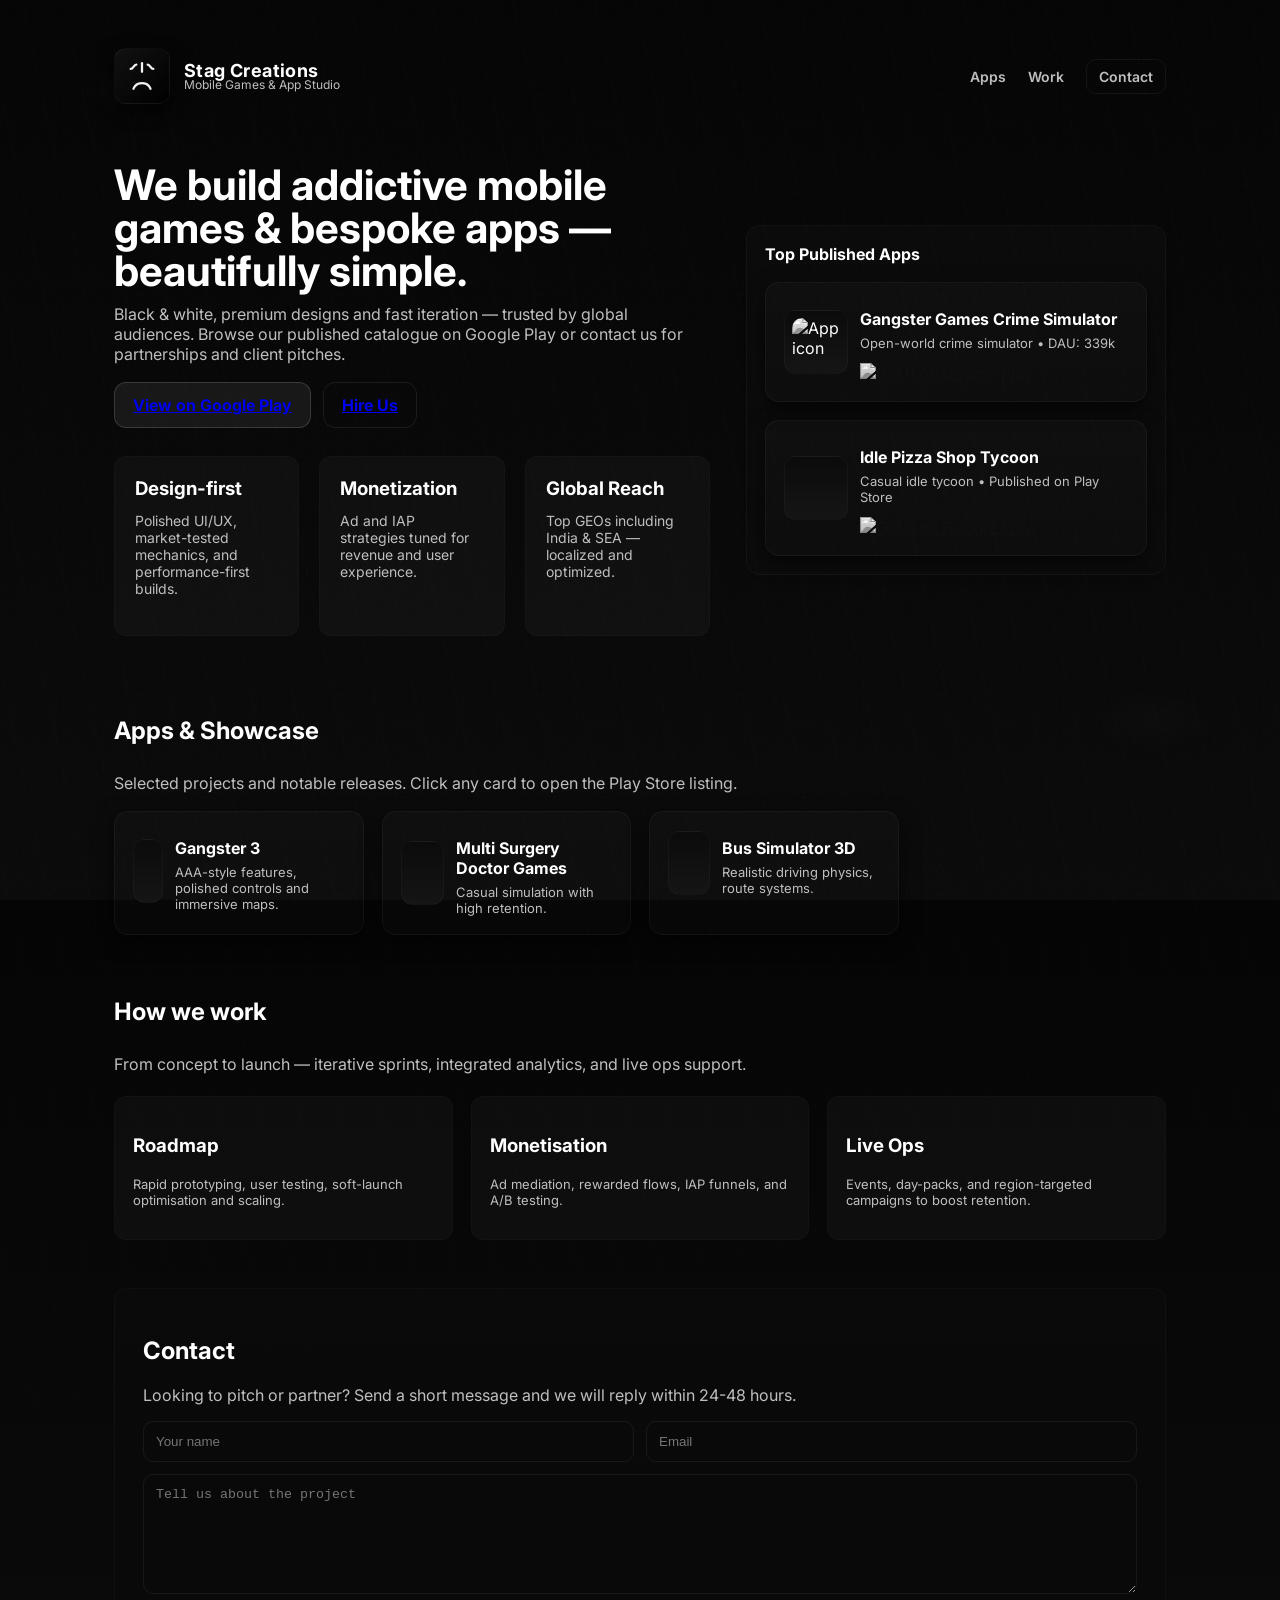
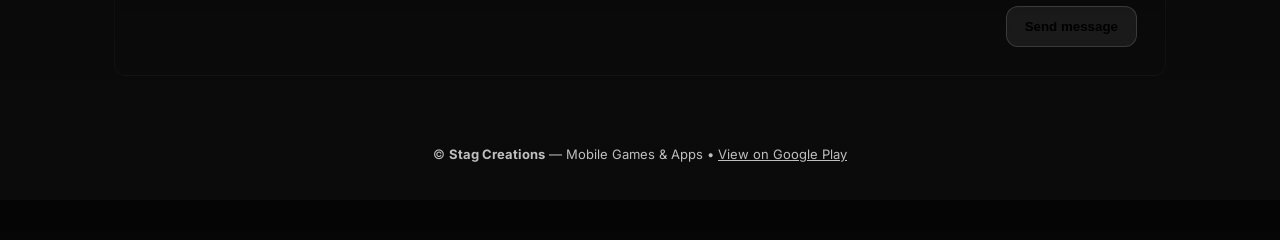
==== index.html @ 739446ef "Create index.html" ====
<!doctype html>
<html lang="en">
<head>
  <meta charset="utf-8" />
  <meta name="viewport" content="width=device-width,initial-scale=1" />
  <title>Stag Creations — Mobile Games & Apps</title>
  <meta name="description" content="Professional portfolio site for Stag Creations — mobile games studio. Black & white theme, sleek UI, animated background, app showcase, and contact section."/>

  <!-- Google Fonts -->
  <link href="https://fonts.googleapis.com/css2?family=Inter:wght@300;400;600;700;800&display=swap" rel="stylesheet">
  <!-- Font Awesome for real icons -->
  <script src="https://kit.fontawesome.com/a2d9d5f5a3.js" crossorigin="anonymous"></script>

  <style>
    :root{
      --bg:#0b0b0b;
      --card:#0f0f0f;
      --muted:#bfbfbf;
      --accent:#ffffff;
      --glass: rgba(255,255,255,0.03);
      font-synthesis: none;
    }
    *{box-sizing:border-box}
    html,body{height:100%}
    body{
      margin:0;
      font-family:Inter,system-ui,Segoe UI,Roboto,Helvetica,Arial,sans-serif;
      background:linear-gradient(180deg,#050505 0%, #0b0b0b 100%);
      color:var(--accent);
      -webkit-font-smoothing:antialiased;
      -moz-osx-font-smoothing:grayscale;
      overflow-x:hidden;
    }

    /* Animated background - subtle moving diagonal stripes + noise */
    .bg-animated{
      position:fixed; inset:0; z-index:-2; pointer-events:none; overflow:hidden;
      background: radial-gradient(1200px 600px at 10% 10%, rgba(255,255,255,0.02), transparent 5%),
                  radial-gradient(800px 400px at 90% 80%, rgba(255,255,255,0.015), transparent 10%);
    }
    .bg-stripes{
      position:fixed; inset:-40% -40% -40% -40%; z-index:-3; transform:rotate(-12deg);
      background: repeating-linear-gradient(90deg, rgba(255,255,255,0.01) 0 2px, transparent 2px 40px);
      opacity:0.6; animation: slide 18s linear infinite;
      mix-blend-mode:overlay;
    }
    @keyframes slide{ from{transform:translateX(-10%); } to{transform:translateX(10%);} }

    /* Subtle noise overlay */
    .bg-noise{
      position:fixed; inset:0; z-index:-1; background-image:url('data:image/svg+xml;utf8,<svg xmlns="http://www.w3.org/2000/svg" width="200" height="200"><filter id="n"><feTurbulence baseFrequency="0.9" numOctaves="2" stitchTiles="stitch"/><feColorMatrix type="saturate" values="0"/></filter><rect width="100%" height="100%" filter="url(%23n)" opacity="0.03"/></svg>');
      pointer-events:none;
    }

    /* Page layout */
    .container{max-width:1100px;margin:0 auto;padding:48px 24px}
    header{display:flex;align-items:center;justify-content:space-between;gap:20px}
    .brand{display:flex;align-items:center;gap:14px}
    .logo{width:56px;height:56px;border-radius:12px;background:linear-gradient(135deg,#111,#000);display:grid;place-items:center;border:1px solid rgba(255,255,255,0.04);box-shadow:0 6px 18px rgba(0,0,0,0.7) }
    .logo svg{width:34px;height:34px;opacity:0.95}
    .title{font-weight:700;font-size:18px;letter-spacing:0.4px}
    .subtitle{font-size:12px;color:var(--muted);margin-top:-4px}

    nav a{color:var(--muted);text-decoration:none;margin-left:18px;font-weight:600;font-size:14px}
    nav a.button{border:1px solid rgba(255,255,255,0.06);padding:8px 12px;border-radius:10px}

    /* Hero */
    .hero{display:grid;grid-template-columns:1fr 420px;gap:36px;align-items:center;padding:60px 0}
    .hero h1{font-size:42px;line-height:1.02;margin:0}
    .hero p{color:var(--muted);font-size:16px;margin-top:12px;margin-bottom:18px}
    .cta{display:flex;gap:12px}
    .btn{background:transparent;border:1px solid rgba(255,255,255,0.08);padding:12px 18px;border-radius:12px;font-weight:700;cursor:pointer;backdrop-filter: blur(4px)}
    .btn.primary{background:linear-gradient(90deg, #fff1, #ffffff11);border:1px solid rgba(255,255,255,0.14)}

    /* Card list */
    .cards{display:grid;grid-template-columns:repeat(auto-fill,minmax(220px,1fr));gap:18px;margin-top:18px}
    .card{background:linear-gradient(180deg, rgba(255,255,255,0.02), rgba(255,255,255,0.01));padding:18px;border-radius:14px;border:1px solid rgba(255,255,255,0.04);transition:transform .35s cubic-bezier(.2,.9,.2,1), box-shadow .35s;box-shadow:0 6px 20px rgba(0,0,0,0.65)}
    .card:hover{transform:translateY(-8px) scale(1.01);box-shadow:0 16px 46px rgba(0,0,0,0.75)}
    .app-icon{width:64px;height:64px;border-radius:12px;background:linear-gradient(180deg,#0b0b0b,#151515);display:grid;place-items:center;border:1px solid rgba(255,255,255,0.03)}
    .app-title{font-weight:700;margin-top:8px}
    .app-sub{color:var(--muted);font-size:13px;margin-top:6px}
    .play-badge{margin-top:12px;display:inline-block}

    /* Features */
    .features{display:grid;grid-template-columns:repeat(3,1fr);gap:20px;margin-top:36px}
    .feature{background:var(--glass);padding:20px;border-radius:12px;border:1px solid rgba(255,255,255,0.02)}
    .feature h3{margin:0 0 8px 0}
    .feature p{color:var(--muted);font-size:14px}

    /* Contact */
    .contact{margin-top:48px;padding:28px;border-radius:12px;background:linear-gradient(180deg, rgba(255,255,255,0.01), transparent);border:1px solid rgba(255,255,255,0.03)}
    .contact form{display:flex;gap:12px;flex-wrap:wrap}
    .input,textarea{background:transparent;border:1px solid rgba(255,255,255,0.06);padding:12px;border-radius:10px;color:var(--accent);min-width:0}
    textarea{min-height:120px;resize:vertical}

    footer{margin-top:40px;padding:30px 0;color:var(--muted);font-size:13px;text-align:center}

    /* Responsive */
    @media (max-width:920px){
      .hero{grid-template-columns:1fr;}
      .container{padding:36px 18px}
      .features{grid-template-columns:1fr}
    }

    /* Micro interactions */
    .fade-up{opacity:0;transform:translateY(8px);animation:fadeUp .8s ease forwards}
    .fade-delay-1{animation-delay:.15s}
    .fade-delay-2{animation-delay:.3s}
    @keyframes fadeUp{to{opacity:1;transform:none}}

    /* subtle underline animation for titles */
    .underline{position:relative;display:inline-block}
    .underline:after{content:'';position:absolute;left:0;bottom:-6px;height:2px;width:100%;background:linear-gradient(90deg,#fff,#ddd);transform:scaleX(0);transform-origin:left;transition:transform .45s cubic-bezier(.2,.9,.2,1)}
    .underline:hover:after{transform:scaleX(1)}

  </style>
</head>
<body>

  <div class="bg-animated"></div>
  <div class="bg-stripes"></div>
  <div class="bg-noise"></div>

  <div class="container">
    <header>
      <div class="brand">
        <div class="logo">
          <!-- Minimal stag icon using svg -->
          <svg viewBox="0 0 24 24" fill="none" stroke="white" stroke-width="1.6" stroke-linecap="round" stroke-linejoin="round"><path d="M6 21s1-4 6-4 6 4 6 4"/><path d="M12 3v6"/><path d="M4 7c2 0 2-3 4-3"/><path d="M20 7c-2 0-2-3-4-3"/></svg>
        </div>
        <div>
          <div class="title">Stag Creations</div>
          <div class="subtitle">Mobile Games & App Studio</div>
        </div>
      </div>

      <nav>
        <a href="#apps">Apps</a>
        <a href="#work">Work</a>
        <a href="#contact" class="button">Contact</a>
      </nav>
    </header>

    <section class="hero" aria-label="hero">
      <div>
        <h1 class="fade-up">We build addictive mobile games & bespoke apps — beautifully simple.</h1>
        <p class="fade-up fade-delay-1">Black & white, premium designs and fast iteration — trusted by global audiences. Browse our published catalogue on Google Play or contact us for partnerships and client pitches.</p>

        <div class="cta fade-up fade-delay-2">
          <a class="btn primary" href="https://play.google.com/store/apps/dev?id=9064510307616508767" target="_blank" rel="noopener">View on Google Play</a>
          <a class="btn" href="#contact">Hire Us</a>
        </div>

        <div class="features" style="margin-top:28px">
          <div class="feature">
            <h3>Design-first</h3>
            <p>Polished UI/UX, market-tested mechanics, and performance-first builds.</p>
          </div>
          <div class="feature">
            <h3>Monetization</h3>
            <p>Ad and IAP strategies tuned for revenue and user experience.</p>
          </div>
          <div class="feature">
            <h3>Global Reach</h3>
            <p>Top GEOs including India & SEA — localized and optimized.</p>
          </div>
        </div>

      </div>

      <aside>
        <div style="background:linear-gradient(180deg, rgba(255,255,255,0.02), rgba(255,255,255,0.01));padding:18px;border-radius:14px;border:1px solid rgba(255,255,255,0.03)">
          <h4 style="margin:0 0 12px 0">Top Published Apps</h4>

          <!-- App cards - link to developer page; if you want each app to link individually replace href with specific app URL -->
          <div class="cards" style="grid-template-columns:1fr;">

            <article class="card" style="display:flex;gap:12px;align-items:center">
              <div class="app-icon">
                <img src="https://play-lh.googleusercontent.com/a-/AOh14Gj-placeholder=s64" alt="App icon" style="width:48px;height:48px;border-radius:10px;object-fit:cover;filter:grayscale(1)">
              </div>
              <div style="flex:1">
                <div class="app-title">Gangster Games Crime Simulator</div>
                <div class="app-sub">Open-world crime simulator • DAU: 339k</div>
                <a class="play-badge" href="https://play.google.com/store/apps/dev?id=9064510307616508767" target="_blank" rel="noopener">
                  <img src="https://play.google.com/intl/en_us/badges/images/generic/en-play-badge.png" alt="Get it on Google Play" style="height:34px;filter:grayscale(1);opacity:.95">
                </a>
              </div>
            </article>

            <article class="card" style="display:flex;gap:12px;align-items:center">
              <div class="app-icon">
                <i class="fa-solid fa-dice" style="font-size:22px;opacity:.9"></i>
              </div>
              <div style="flex:1">
                <div class="app-title">Idle Pizza Shop Tycoon</div>
                <div class="app-sub">Casual idle tycoon • Published on Play Store</div>
                <a class="play-badge" href="https://play.google.com/store/apps/dev?id=9064510307616508767" target="_blank" rel="noopener">
                  <img src="https://play.google.com/intl/en_us/badges/images/generic/en-play-badge.png" alt="Get it on Google Play" style="height:34px;filter:grayscale(1);opacity:.95">
                </a>
              </div>
            </article>

          </div>

        </div>
      </aside>
    </section>

    <section id="apps">
      <h2 class="underline">Apps & Showcase</h2>
      <p style="color:var(--muted);margin-top:8px">Selected projects and notable releases. Click any card to open the Play Store listing.</p>

      <div class="cards" style="margin-top:18px">
        <!-- Repeatable card template. Replace images and text with your actual app assets and descriptions. -->
        <a class="card" href="https://play.google.com/store/apps/dev?id=9064510307616508767" target="_blank" rel="noopener" style="text-decoration:none;color:inherit">
          <div style="display:flex;gap:12px;align-items:center">
            <div class="app-icon"><i class="fa-solid fa-gamepad" style="font-size:22px"></i></div>
            <div>
              <div class="app-title">Gangster 3</div>
              <div class="app-sub">AAA-style features, polished controls and immersive maps.</div>
            </div>
          </div>
        </a>

        <a class="card" href="#" style="text-decoration:none;color:inherit">
          <div style="display:flex;gap:12px;align-items:center">
            <div class="app-icon"><i class="fa-solid fa-heart-pulse" style="font-size:22px"></i></div>
            <div>
              <div class="app-title">Multi Surgery Doctor Games</div>
              <div class="app-sub">Casual simulation with high retention.</div>
            </div>
          </div>
        </a>

        <a class="card" href="#" style="text-decoration:none;color:inherit">
          <div style="display:flex;gap:12px;align-items:center">
            <div class="app-icon"><i class="fa-solid fa-bus" style="font-size:22px"></i></div>
            <div>
              <div class="app-title">Bus Simulator 3D</div>
              <div class="app-sub">Realistic driving physics, route systems.</div>
            </div>
          </div>
        </a>

      </div>
    </section>

    <section id="work" style="margin-top:42px">
      <h2 class="underline">How we work</h2>
      <p style="color:var(--muted);margin-top:8px">From concept to launch — iterative sprints, integrated analytics, and live ops support.</p>

      <div style="display:flex;gap:18px;margin-top:22px;flex-wrap:wrap">
        <div style="flex:1;min-width:240px;background:var(--glass);padding:18px;border-radius:12px;border:1px solid rgba(255,255,255,0.02)">
          <h3>Roadmap</h3>
          <p class="app-sub">Rapid prototyping, user testing, soft-launch optimisation and scaling.</p>
        </div>
        <div style="flex:1;min-width:240px;background:var(--glass);padding:18px;border-radius:12px;border:1px solid rgba(255,255,255,0.02)">
          <h3>Monetisation</h3>
          <p class="app-sub">Ad mediation, rewarded flows, IAP funnels, and A/B testing.</p>
        </div>
        <div style="flex:1;min-width:240px;background:var(--glass);padding:18px;border-radius:12px;border:1px solid rgba(255,255,255,0.02)">
          <h3>Live Ops</h3>
          <p class="app-sub">Events, day-packs, and region-targeted campaigns to boost retention.</p>
        </div>
      </div>
    </section>

    <section id="contact" class="contact">
      <h2>Contact</h2>
      <p style="color:var(--muted)">Looking to pitch or partner? Send a short message and we will reply within 24-48 hours.</p>

      <form action="mailto:sheikhmbi4@gmail.com" method="post" enctype="text/plain" style="margin-top:12px">
        <input class="input" type="text" name="name" placeholder="Your name" required style="flex:1">
        <input class="input" type="email" name="email" placeholder="Email" required style="flex:1">
        <textarea name="message" placeholder="Tell us about the project" required style="flex-basis:100%"></textarea>
        <div style="display:flex;gap:12px;justify-content:flex-end;width:100%">
          <button type="submit" class="btn primary">Send message</button>
        </div>
      </form>
    </section>

    <footer>
      <div>© <strong>Stag Creations</strong> — Mobile Games & Apps • <a href="https://play.google.com/store/apps/dev?id=9064510307616508767" target="_blank" rel="noopener" style="color:var(--muted);text-decoration:underline">View on Google Play</a></div>
    </footer>

  </div>

  <script>
    // Small JS for entrance animations and micro-interactions
    document.addEventListener('DOMContentLoaded', ()=>{
      document.querySelectorAll('.fade-up').forEach((el,i)=>{ el.style.animationDelay = (i*0.08)+'s'; el.classList.add('fade-up');});
    });
  </script>
</body>
</html>
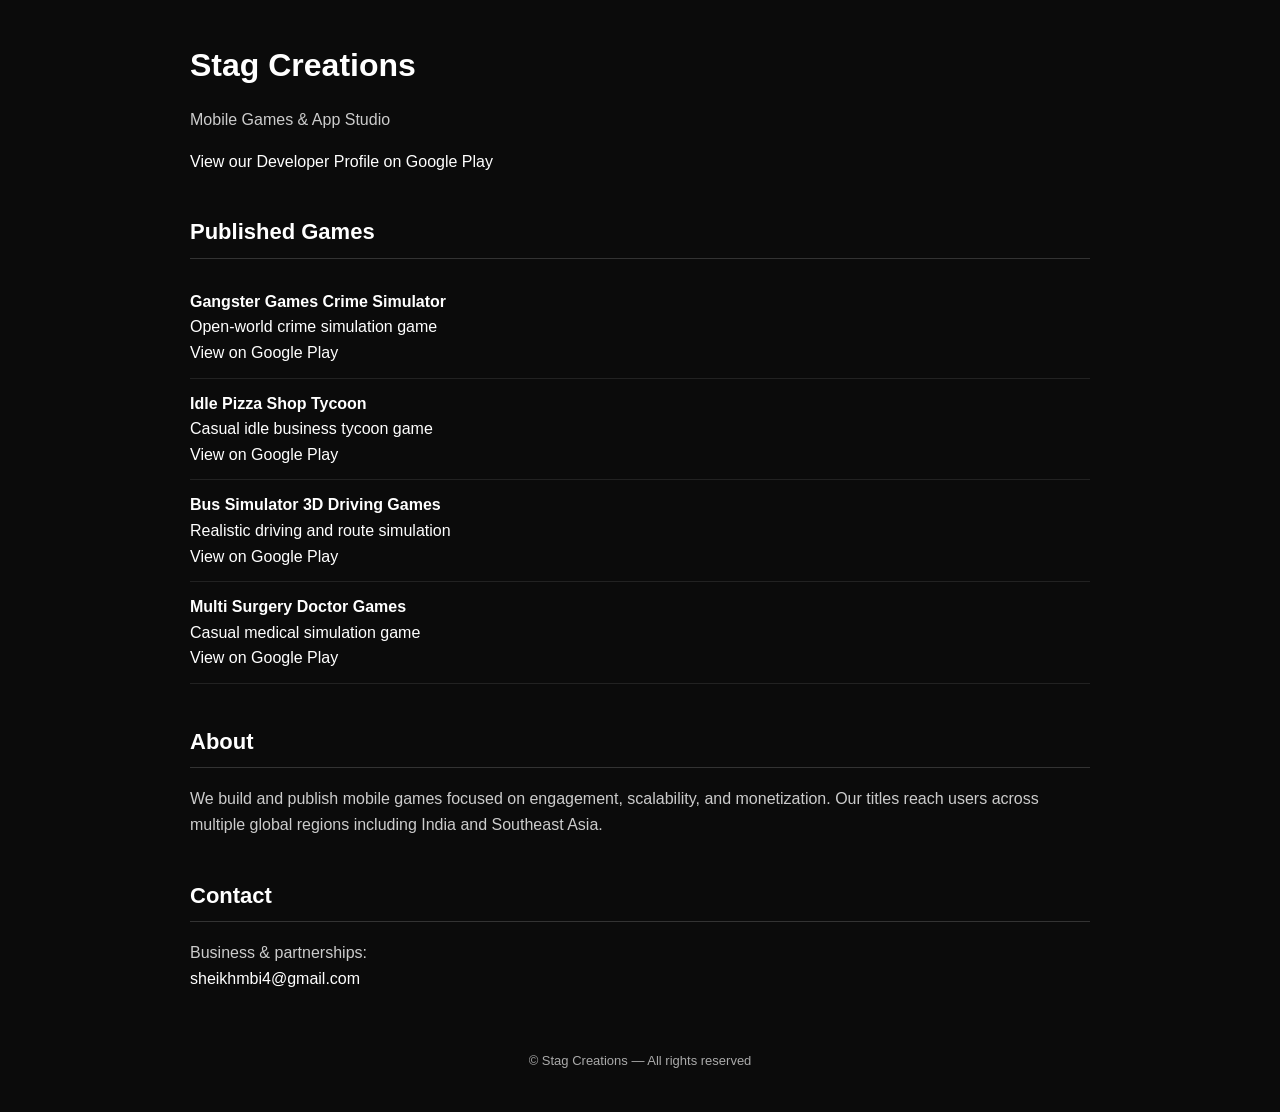
==== commit 314e1619: "Update index.html" ====
--- a/index.html
+++ b/index.html
@@ -1,296 +1,146 @@
 <!doctype html>
 <html lang="en">
 <head>
-  <meta charset="utf-8" />
-  <meta name="viewport" content="width=device-width,initial-scale=1" />
-  <title>Stag Creations — Mobile Games & Apps</title>
-  <meta name="description" content="Professional portfolio site for Stag Creations — mobile games studio. Black & white theme, sleek UI, animated background, app showcase, and contact section."/>
+  <meta charset="utf-8">
+  <title>Stag Creations – Mobile Games</title>
+  <meta name="viewport" content="width=device-width, initial-scale=1">
 
-  <!-- Google Fonts -->
-  <link href="https://fonts.googleapis.com/css2?family=Inter:wght@300;400;600;700;800&display=swap" rel="stylesheet">
-  <!-- Font Awesome for real icons -->
-  <script src="https://kit.fontawesome.com/a2d9d5f5a3.js" crossorigin="anonymous"></script>
+  <meta name="description" content="Stag Creations is a mobile game studio publishing games on Google Play.">
 
   <style>
-    :root{
-      --bg:#0b0b0b;
-      --card:#0f0f0f;
-      --muted:#bfbfbf;
-      --accent:#ffffff;
-      --glass: rgba(255,255,255,0.03);
-      font-synthesis: none;
-    }
-    *{box-sizing:border-box}
-    html,body{height:100%}
-    body{
-      margin:0;
-      font-family:Inter,system-ui,Segoe UI,Roboto,Helvetica,Arial,sans-serif;
-      background:linear-gradient(180deg,#050505 0%, #0b0b0b 100%);
-      color:var(--accent);
-      -webkit-font-smoothing:antialiased;
-      -moz-osx-font-smoothing:grayscale;
-      overflow-x:hidden;
+    body {
+      margin: 0;
+      font-family: Arial, Helvetica, sans-serif;
+      background: #0b0b0b;
+      color: #ffffff;
+      line-height: 1.6;
     }
 
-    /* Animated background - subtle moving diagonal stripes + noise */
-    .bg-animated{
-      position:fixed; inset:0; z-index:-2; pointer-events:none; overflow:hidden;
-      background: radial-gradient(1200px 600px at 10% 10%, rgba(255,255,255,0.02), transparent 5%),
-                  radial-gradient(800px 400px at 90% 80%, rgba(255,255,255,0.015), transparent 10%);
-    }
-    .bg-stripes{
-      position:fixed; inset:-40% -40% -40% -40%; z-index:-3; transform:rotate(-12deg);
-      background: repeating-linear-gradient(90deg, rgba(255,255,255,0.01) 0 2px, transparent 2px 40px);
-      opacity:0.6; animation: slide 18s linear infinite;
-      mix-blend-mode:overlay;
-    }
-    @keyframes slide{ from{transform:translateX(-10%); } to{transform:translateX(10%);} }
-
-    /* Subtle noise overlay */
-    .bg-noise{
-      position:fixed; inset:0; z-index:-1; background-image:url('data:image/svg+xml;utf8,<svg xmlns="http://www.w3.org/2000/svg" width="200" height="200"><filter id="n"><feTurbulence baseFrequency="0.9" numOctaves="2" stitchTiles="stitch"/><feColorMatrix type="saturate" values="0"/></filter><rect width="100%" height="100%" filter="url(%23n)" opacity="0.03"/></svg>');
-      pointer-events:none;
+    .container {
+      max-width: 900px;
+      margin: auto;
+      padding: 40px 20px;
     }
 
-    /* Page layout */
-    .container{max-width:1100px;margin:0 auto;padding:48px 24px}
-    header{display:flex;align-items:center;justify-content:space-between;gap:20px}
-    .brand{display:flex;align-items:center;gap:14px}
-    .logo{width:56px;height:56px;border-radius:12px;background:linear-gradient(135deg,#111,#000);display:grid;place-items:center;border:1px solid rgba(255,255,255,0.04);box-shadow:0 6px 18px rgba(0,0,0,0.7) }
-    .logo svg{width:34px;height:34px;opacity:0.95}
-    .title{font-weight:700;font-size:18px;letter-spacing:0.4px}
-    .subtitle{font-size:12px;color:var(--muted);margin-top:-4px}
-
-    nav a{color:var(--muted);text-decoration:none;margin-left:18px;font-weight:600;font-size:14px}
-    nav a.button{border:1px solid rgba(255,255,255,0.06);padding:8px 12px;border-radius:10px}
-
-    /* Hero */
-    .hero{display:grid;grid-template-columns:1fr 420px;gap:36px;align-items:center;padding:60px 0}
-    .hero h1{font-size:42px;line-height:1.02;margin:0}
-    .hero p{color:var(--muted);font-size:16px;margin-top:12px;margin-bottom:18px}
-    .cta{display:flex;gap:12px}
-    .btn{background:transparent;border:1px solid rgba(255,255,255,0.08);padding:12px 18px;border-radius:12px;font-weight:700;cursor:pointer;backdrop-filter: blur(4px)}
-    .btn.primary{background:linear-gradient(90deg, #fff1, #ffffff11);border:1px solid rgba(255,255,255,0.14)}
-
-    /* Card list */
-    .cards{display:grid;grid-template-columns:repeat(auto-fill,minmax(220px,1fr));gap:18px;margin-top:18px}
-    .card{background:linear-gradient(180deg, rgba(255,255,255,0.02), rgba(255,255,255,0.01));padding:18px;border-radius:14px;border:1px solid rgba(255,255,255,0.04);transition:transform .35s cubic-bezier(.2,.9,.2,1), box-shadow .35s;box-shadow:0 6px 20px rgba(0,0,0,0.65)}
-    .card:hover{transform:translateY(-8px) scale(1.01);box-shadow:0 16px 46px rgba(0,0,0,0.75)}
-    .app-icon{width:64px;height:64px;border-radius:12px;background:linear-gradient(180deg,#0b0b0b,#151515);display:grid;place-items:center;border:1px solid rgba(255,255,255,0.03)}
-    .app-title{font-weight:700;margin-top:8px}
-    .app-sub{color:var(--muted);font-size:13px;margin-top:6px}
-    .play-badge{margin-top:12px;display:inline-block}
-
-    /* Features */
-    .features{display:grid;grid-template-columns:repeat(3,1fr);gap:20px;margin-top:36px}
-    .feature{background:var(--glass);padding:20px;border-radius:12px;border:1px solid rgba(255,255,255,0.02)}
-    .feature h3{margin:0 0 8px 0}
-    .feature p{color:var(--muted);font-size:14px}
-
-    /* Contact */
-    .contact{margin-top:48px;padding:28px;border-radius:12px;background:linear-gradient(180deg, rgba(255,255,255,0.01), transparent);border:1px solid rgba(255,255,255,0.03)}
-    .contact form{display:flex;gap:12px;flex-wrap:wrap}
-    .input,textarea{background:transparent;border:1px solid rgba(255,255,255,0.06);padding:12px;border-radius:10px;color:var(--accent);min-width:0}
-    textarea{min-height:120px;resize:vertical}
-
-    footer{margin-top:40px;padding:30px 0;color:var(--muted);font-size:13px;text-align:center}
-
-    /* Responsive */
-    @media (max-width:920px){
-      .hero{grid-template-columns:1fr;}
-      .container{padding:36px 18px}
-      .features{grid-template-columns:1fr}
+    header {
+      margin-bottom: 40px;
     }
 
-    /* Micro interactions */
-    .fade-up{opacity:0;transform:translateY(8px);animation:fadeUp .8s ease forwards}
-    .fade-delay-1{animation-delay:.15s}
-    .fade-delay-2{animation-delay:.3s}
-    @keyframes fadeUp{to{opacity:1;transform:none}}
+    h1 {
+      margin: 0;
+      font-size: 32px;
+    }
 
-    /* subtle underline animation for titles */
-    .underline{position:relative;display:inline-block}
-    .underline:after{content:'';position:absolute;left:0;bottom:-6px;height:2px;width:100%;background:linear-gradient(90deg,#fff,#ddd);transform:scaleX(0);transform-origin:left;transition:transform .45s cubic-bezier(.2,.9,.2,1)}
-    .underline:hover:after{transform:scaleX(1)}
+    h2 {
+      margin-top: 40px;
+      font-size: 22px;
+      border-bottom: 1px solid #333;
+      padding-bottom: 8px;
+    }
 
+    p {
+      color: #cccccc;
+    }
+
+    a {
+      color: #ffffff;
+      text-decoration: none;
+    }
+
+    a:hover {
+      text-decoration: underline;
+    }
+
+    ul {
+      list-style: none;
+      padding: 0;
+    }
+
+    li {
+      padding: 12px 0;
+      border-bottom: 1px solid #222;
+    }
+
+    footer {
+      margin-top: 60px;
+      font-size: 13px;
+      color: #aaaaaa;
+      text-align: center;
+    }
   </style>
 </head>
+
 <body>
+  <div class="container">
 
-  <div class="bg-animated"></div>
-  <div class="bg-stripes"></div>
-  <div class="bg-noise"></div>
-
-  <div class="container">
     <header>
-      <div class="brand">
-        <div class="logo">
-          <!-- Minimal stag icon using svg -->
-          <svg viewBox="0 0 24 24" fill="none" stroke="white" stroke-width="1.6" stroke-linecap="round" stroke-linejoin="round"><path d="M6 21s1-4 6-4 6 4 6 4"/><path d="M12 3v6"/><path d="M4 7c2 0 2-3 4-3"/><path d="M20 7c-2 0-2-3-4-3"/></svg>
-        </div>
-        <div>
-          <div class="title">Stag Creations</div>
-          <div class="subtitle">Mobile Games & App Studio</div>
-        </div>
-      </div>
-
-      <nav>
-        <a href="#apps">Apps</a>
-        <a href="#work">Work</a>
-        <a href="#contact" class="button">Contact</a>
-      </nav>
+      <h1>Stag Creations</h1>
+      <p>Mobile Games & App Studio</p>
+      <p>
+        <a href="https://play.google.com/store/apps/dev?id=9064510307616508767" target="_blank">
+          View our Developer Profile on Google Play
+        </a>
+      </p>
     </header>
 
-    <section class="hero" aria-label="hero">
-      <div>
-        <h1 class="fade-up">We build addictive mobile games & bespoke apps — beautifully simple.</h1>
-        <p class="fade-up fade-delay-1">Black & white, premium designs and fast iteration — trusted by global audiences. Browse our published catalogue on Google Play or contact us for partnerships and client pitches.</p>
+    <section>
+      <h2>Published Games</h2>
+      <ul>
+        <li>
+          <strong>Gangster Games Crime Simulator</strong><br>
+          Open-world crime simulation game<br>
+          <a href="https://play.google.com/store/apps/dev?id=9064510307616508767" target="_blank">
+            View on Google Play
+          </a>
+        </li>
 
-        <div class="cta fade-up fade-delay-2">
-          <a class="btn primary" href="https://play.google.com/store/apps/dev?id=9064510307616508767" target="_blank" rel="noopener">View on Google Play</a>
-          <a class="btn" href="#contact">Hire Us</a>
-        </div>
+        <li>
+          <strong>Idle Pizza Shop Tycoon</strong><br>
+          Casual idle business tycoon game<br>
+          <a href="https://play.google.com/store/apps/dev?id=9064510307616508767" target="_blank">
+            View on Google Play
+          </a>
+        </li>
 
-        <div class="features" style="margin-top:28px">
-          <div class="feature">
-            <h3>Design-first</h3>
-            <p>Polished UI/UX, market-tested mechanics, and performance-first builds.</p>
-          </div>
-          <div class="feature">
-            <h3>Monetization</h3>
-            <p>Ad and IAP strategies tuned for revenue and user experience.</p>
-          </div>
-          <div class="feature">
-            <h3>Global Reach</h3>
-            <p>Top GEOs including India & SEA — localized and optimized.</p>
-          </div>
-        </div>
+        <li>
+          <strong>Bus Simulator 3D Driving Games</strong><br>
+          Realistic driving and route simulation<br>
+          <a href="https://play.google.com/store/apps/dev?id=9064510307616508767" target="_blank">
+            View on Google Play
+          </a>
+        </li>
 
-      </div>
-
-      <aside>
-        <div style="background:linear-gradient(180deg, rgba(255,255,255,0.02), rgba(255,255,255,0.01));padding:18px;border-radius:14px;border:1px solid rgba(255,255,255,0.03)">
-          <h4 style="margin:0 0 12px 0">Top Published Apps</h4>
-
-          <!-- App cards - link to developer page; if you want each app to link individually replace href with specific app URL -->
-          <div class="cards" style="grid-template-columns:1fr;">
-
-            <article class="card" style="display:flex;gap:12px;align-items:center">
-              <div class="app-icon">
-                <img src="https://play-lh.googleusercontent.com/a-/AOh14Gj-placeholder=s64" alt="App icon" style="width:48px;height:48px;border-radius:10px;object-fit:cover;filter:grayscale(1)">
-              </div>
-              <div style="flex:1">
-                <div class="app-title">Gangster Games Crime Simulator</div>
-                <div class="app-sub">Open-world crime simulator • DAU: 339k</div>
-                <a class="play-badge" href="https://play.google.com/store/apps/dev?id=9064510307616508767" target="_blank" rel="noopener">
-                  <img src="https://play.google.com/intl/en_us/badges/images/generic/en-play-badge.png" alt="Get it on Google Play" style="height:34px;filter:grayscale(1);opacity:.95">
-                </a>
-              </div>
-            </article>
-
-            <article class="card" style="display:flex;gap:12px;align-items:center">
-              <div class="app-icon">
-                <i class="fa-solid fa-dice" style="font-size:22px;opacity:.9"></i>
-              </div>
-              <div style="flex:1">
-                <div class="app-title">Idle Pizza Shop Tycoon</div>
-                <div class="app-sub">Casual idle tycoon • Published on Play Store</div>
-                <a class="play-badge" href="https://play.google.com/store/apps/dev?id=9064510307616508767" target="_blank" rel="noopener">
-                  <img src="https://play.google.com/intl/en_us/badges/images/generic/en-play-badge.png" alt="Get it on Google Play" style="height:34px;filter:grayscale(1);opacity:.95">
-                </a>
-              </div>
-            </article>
-
-          </div>
-
-        </div>
-      </aside>
+        <li>
+          <strong>Multi Surgery Doctor Games</strong><br>
+          Casual medical simulation game<br>
+          <a href="https://play.google.com/store/apps/dev?id=9064510307616508767" target="_blank">
+            View on Google Play
+          </a>
+        </li>
+      </ul>
     </section>
 
-    <section id="apps">
-      <h2 class="underline">Apps & Showcase</h2>
-      <p style="color:var(--muted);margin-top:8px">Selected projects and notable releases. Click any card to open the Play Store listing.</p>
-
-      <div class="cards" style="margin-top:18px">
-        <!-- Repeatable card template. Replace images and text with your actual app assets and descriptions. -->
-        <a class="card" href="https://play.google.com/store/apps/dev?id=9064510307616508767" target="_blank" rel="noopener" style="text-decoration:none;color:inherit">
-          <div style="display:flex;gap:12px;align-items:center">
-            <div class="app-icon"><i class="fa-solid fa-gamepad" style="font-size:22px"></i></div>
-            <div>
-              <div class="app-title">Gangster 3</div>
-              <div class="app-sub">AAA-style features, polished controls and immersive maps.</div>
-            </div>
-          </div>
-        </a>
-
-        <a class="card" href="#" style="text-decoration:none;color:inherit">
-          <div style="display:flex;gap:12px;align-items:center">
-            <div class="app-icon"><i class="fa-solid fa-heart-pulse" style="font-size:22px"></i></div>
-            <div>
-              <div class="app-title">Multi Surgery Doctor Games</div>
-              <div class="app-sub">Casual simulation with high retention.</div>
-            </div>
-          </div>
-        </a>
-
-        <a class="card" href="#" style="text-decoration:none;color:inherit">
-          <div style="display:flex;gap:12px;align-items:center">
-            <div class="app-icon"><i class="fa-solid fa-bus" style="font-size:22px"></i></div>
-            <div>
-              <div class="app-title">Bus Simulator 3D</div>
-              <div class="app-sub">Realistic driving physics, route systems.</div>
-            </div>
-          </div>
-        </a>
-
-      </div>
+    <section>
+      <h2>About</h2>
+      <p>
+        We build and publish mobile games focused on engagement, scalability,
+        and monetization. Our titles reach users across multiple global regions
+        including India and Southeast Asia.
+      </p>
     </section>
 
-    <section id="work" style="margin-top:42px">
-      <h2 class="underline">How we work</h2>
-      <p style="color:var(--muted);margin-top:8px">From concept to launch — iterative sprints, integrated analytics, and live ops support.</p>
-
-      <div style="display:flex;gap:18px;margin-top:22px;flex-wrap:wrap">
-        <div style="flex:1;min-width:240px;background:var(--glass);padding:18px;border-radius:12px;border:1px solid rgba(255,255,255,0.02)">
-          <h3>Roadmap</h3>
-          <p class="app-sub">Rapid prototyping, user testing, soft-launch optimisation and scaling.</p>
-        </div>
-        <div style="flex:1;min-width:240px;background:var(--glass);padding:18px;border-radius:12px;border:1px solid rgba(255,255,255,0.02)">
-          <h3>Monetisation</h3>
-          <p class="app-sub">Ad mediation, rewarded flows, IAP funnels, and A/B testing.</p>
-        </div>
-        <div style="flex:1;min-width:240px;background:var(--glass);padding:18px;border-radius:12px;border:1px solid rgba(255,255,255,0.02)">
-          <h3>Live Ops</h3>
-          <p class="app-sub">Events, day-packs, and region-targeted campaigns to boost retention.</p>
-        </div>
-      </div>
-    </section>
-
-    <section id="contact" class="contact">
+    <section>
       <h2>Contact</h2>
-      <p style="color:var(--muted)">Looking to pitch or partner? Send a short message and we will reply within 24-48 hours.</p>
-
-      <form action="mailto:sheikhmbi4@gmail.com" method="post" enctype="text/plain" style="margin-top:12px">
-        <input class="input" type="text" name="name" placeholder="Your name" required style="flex:1">
-        <input class="input" type="email" name="email" placeholder="Email" required style="flex:1">
-        <textarea name="message" placeholder="Tell us about the project" required style="flex-basis:100%"></textarea>
-        <div style="display:flex;gap:12px;justify-content:flex-end;width:100%">
-          <button type="submit" class="btn primary">Send message</button>
-        </div>
-      </form>
+      <p>
+        Business & partnerships:<br>
+        <a href="mailto:sheikhmbi4@gmail.com">sheikhmbi4@gmail.com</a>
+      </p>
     </section>
 
     <footer>
-      <div>© <strong>Stag Creations</strong> — Mobile Games & Apps • <a href="https://play.google.com/store/apps/dev?id=9064510307616508767" target="_blank" rel="noopener" style="color:var(--muted);text-decoration:underline">View on Google Play</a></div>
+      © Stag Creations — All rights reserved
     </footer>
 
   </div>
-
-  <script>
-    // Small JS for entrance animations and micro-interactions
-    document.addEventListener('DOMContentLoaded', ()=>{
-      document.querySelectorAll('.fade-up').forEach((el,i)=>{ el.style.animationDelay = (i*0.08)+'s'; el.classList.add('fade-up');});
-    });
-  </script>
 </body>
 </html>
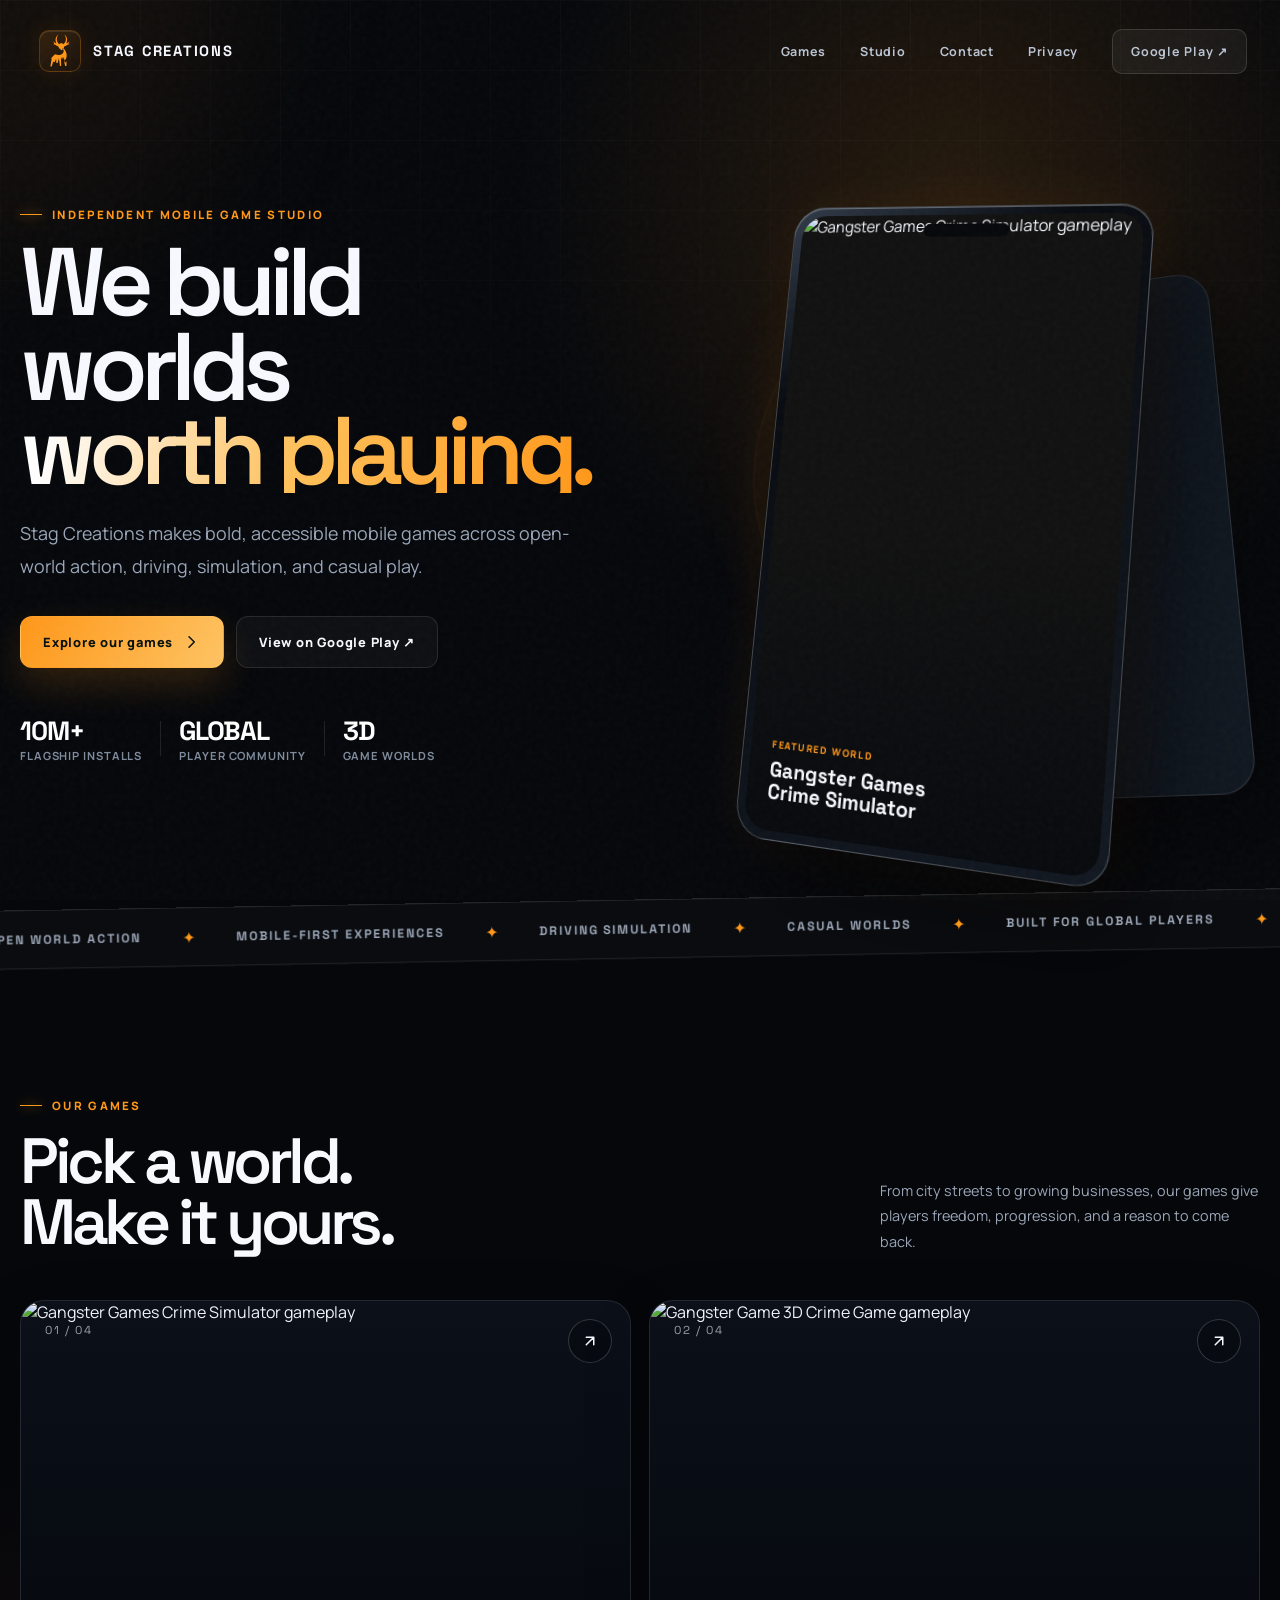
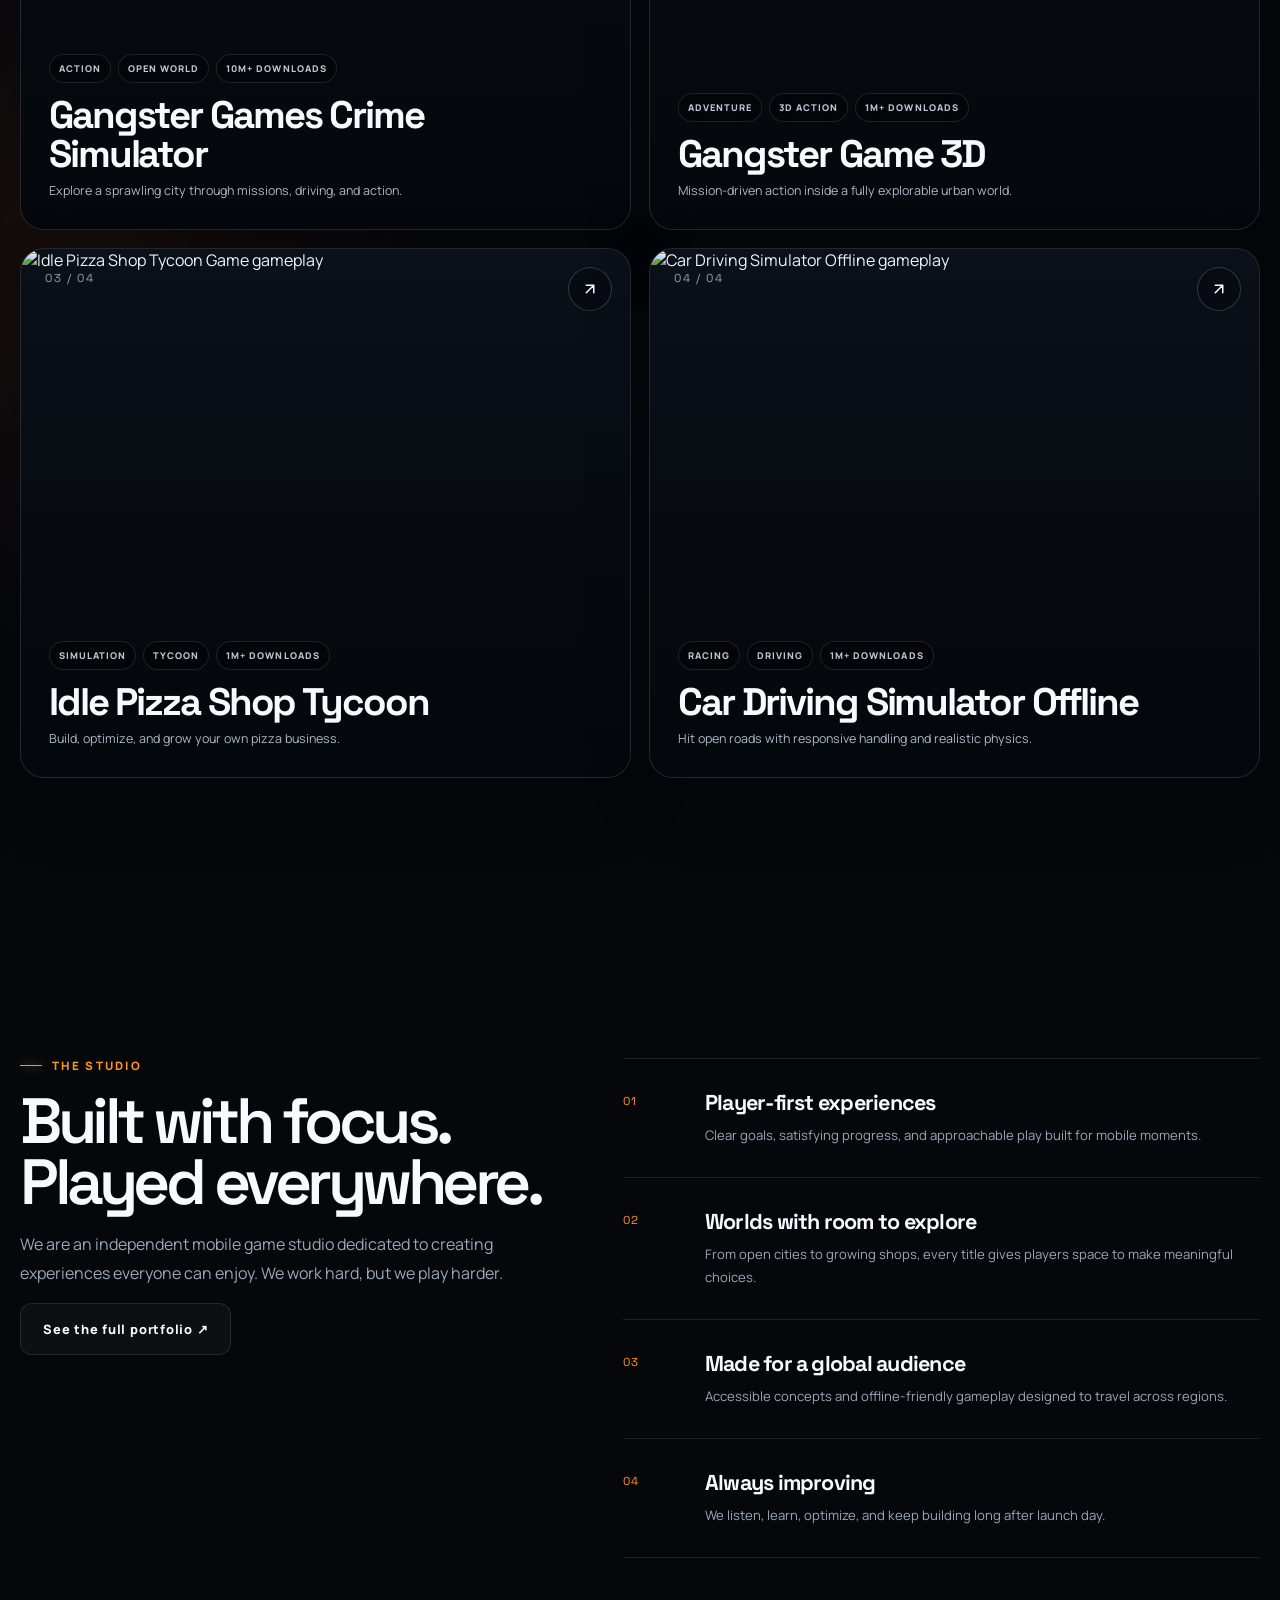
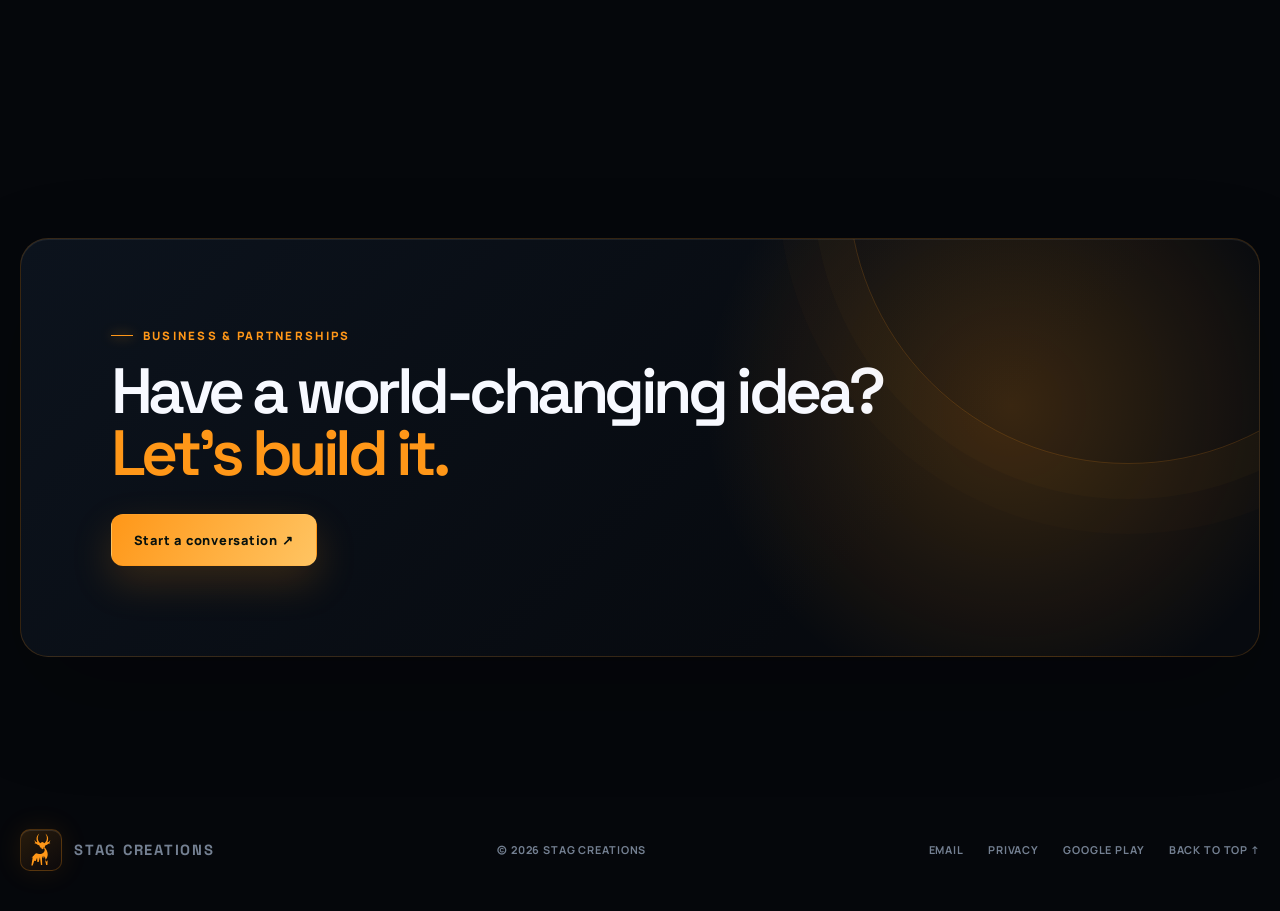
==== commit 959f30db: "Add files via upload" ====
--- a/index.html
+++ b/index.html
@@ -2,145 +2,854 @@
 <html lang="en">
 <head>
   <meta charset="utf-8">
-  <title>Stag Creations – Mobile Games</title>
   <meta name="viewport" content="width=device-width, initial-scale=1">
-
-  <meta name="description" content="Stag Creations is a mobile game studio publishing games on Google Play.">
-
+  <meta name="theme-color" content="#05070b">
+  <meta name="description" content="Stag Creations builds bold mobile game worlds played by millions around the globe.">
+  <title>Stag Creations | Mobile Game Studio</title>
+  <link rel="preconnect" href="https://fonts.googleapis.com">
+  <link rel="preconnect" href="https://fonts.gstatic.com" crossorigin>
+  <link href="https://fonts.googleapis.com/css2?family=Manrope:wght@400;500;600;700;800&family=Space+Grotesk:wght@500;600;700&display=swap" rel="stylesheet">
   <style>
+    :root {
+      --ink: #05070b;
+      --panel: #0b1019;
+      --panel-soft: #101824;
+      --text: #f7f9ff;
+      --muted: #9ba7b8;
+      --line: rgba(255, 255, 255, .1);
+      --blue: #ffc15a;
+      --cyan: #ff9718;
+      --violet: #ef5b20;
+      --orange: #ff9718;
+      --max: 1240px;
+    }
+
+    * { box-sizing: border-box; }
+    html { scroll-behavior: smooth; }
     body {
       margin: 0;
-      font-family: Arial, Helvetica, sans-serif;
-      background: #0b0b0b;
-      color: #ffffff;
-      line-height: 1.6;
-    }
-
-    .container {
-      max-width: 900px;
-      margin: auto;
-      padding: 40px 20px;
-    }
-
-    header {
-      margin-bottom: 40px;
-    }
-
-    h1 {
+      overflow-x: hidden;
+      color: var(--text);
+      background:
+        radial-gradient(circle at 75% 5%, rgba(255, 151, 24, .13), transparent 28rem),
+        radial-gradient(circle at 5% 45%, rgba(239, 91, 32, .08), transparent 25rem),
+        var(--ink);
+      font-family: "Manrope", sans-serif;
+    }
+    body::before {
+      position: fixed;
+      inset: 0;
+      z-index: -2;
+      pointer-events: none;
+      content: "";
+      background-image:
+        linear-gradient(rgba(255,255,255,.025) 1px, transparent 1px),
+        linear-gradient(90deg, rgba(255,255,255,.025) 1px, transparent 1px);
+      background-size: 70px 70px;
+      mask-image: linear-gradient(to bottom, black, transparent 78%);
+    }
+    a { color: inherit; text-decoration: none; }
+    button { color: inherit; font: inherit; }
+    img { display: block; max-width: 100%; }
+
+    .noise {
+      position: fixed;
+      inset: 0;
+      z-index: 20;
+      opacity: .04;
+      pointer-events: none;
+      background-image: url("data:image/svg+xml,%3Csvg viewBox='0 0 180 180' xmlns='http://www.w3.org/2000/svg'%3E%3Cfilter id='n'%3E%3CfeTurbulence type='fractalNoise' baseFrequency='.9' numOctaves='3' stitchTiles='stitch'/%3E%3C/filter%3E%3Crect width='100%25' height='100%25' filter='url(%23n)' opacity='.8'/%3E%3C/svg%3E");
+    }
+    .cursor-glow {
+      position: fixed;
+      z-index: -1;
+      width: 32rem;
+      aspect-ratio: 1;
+      border-radius: 50%;
+      background: rgba(255, 151, 24, .055);
+      filter: blur(80px);
+      pointer-events: none;
+      transform: translate(-50%, -50%);
+      transition: left .8s cubic-bezier(.16, 1, .3, 1), top .8s cubic-bezier(.16, 1, .3, 1);
+    }
+    .container { width: min(calc(100% - 40px), var(--max)); margin-inline: auto; }
+    .eyebrow {
+      display: flex;
+      align-items: center;
+      gap: 10px;
+      margin: 0 0 18px;
+      color: var(--cyan);
+      font-size: .72rem;
+      font-weight: 800;
+      letter-spacing: .2em;
+      text-transform: uppercase;
+    }
+    .eyebrow::before {
+      width: 22px;
+      height: 1px;
+      content: "";
+      background: currentColor;
+      box-shadow: 0 0 12px currentColor;
+    }
+
+    .nav-shell {
+      position: fixed;
+      top: 18px;
+      right: 0;
+      left: 0;
+      z-index: 10;
+    }
+    .nav {
+      display: flex;
+      align-items: center;
+      justify-content: space-between;
+      min-height: 66px;
+      padding: 0 12px 0 18px;
+      border: 1px solid transparent;
+      border-radius: 18px;
+      transition: .35s ease;
+    }
+    .nav.scrolled {
+      border-color: var(--line);
+      background: rgba(7, 10, 16, .76);
+      box-shadow: 0 16px 60px rgba(0,0,0,.25);
+      backdrop-filter: blur(18px);
+    }
+    .brand { display: flex; align-items: center; gap: 12px; }
+    .brand-mark {
+      display: grid;
+      width: 42px;
+      aspect-ratio: 1;
+      place-items: center;
+      border: 1px solid rgba(255, 151, 24, .24);
+      border-radius: 10px;
+      color: var(--cyan);
+      background: linear-gradient(145deg, rgba(255,151,24,.14), rgba(239,91,32,.03));
+      box-shadow: inset 0 1px rgba(255,255,255,.1), 0 0 28px rgba(255,151,24,.1);
+    }
+    .brand-mark img { width: 34px; height: 34px; object-fit: contain; }
+    .brand-name {
+      font-family: "Space Grotesk", sans-serif;
+      font-size: .92rem;
+      font-weight: 700;
+      letter-spacing: .12em;
+      text-transform: uppercase;
+    }
+    .nav-links { display: flex; align-items: center; gap: 34px; }
+    .nav-links a {
+      color: #bbc4d2;
+      font-size: .78rem;
+      font-weight: 700;
+      letter-spacing: .06em;
+      transition: .25s ease;
+    }
+    .nav-links a:hover { color: white; }
+    .nav-cta {
+      padding: 13px 18px;
+      border: 1px solid rgba(255,255,255,.13);
+      border-radius: 10px;
+      background: rgba(255,255,255,.05);
+    }
+    .menu-button {
+      display: none;
+      width: 42px;
+      height: 42px;
+      border: 1px solid var(--line);
+      border-radius: 10px;
+      background: var(--panel);
+      cursor: pointer;
+    }
+
+    .hero {
+      position: relative;
+      display: grid;
+      min-height: 100svh;
+      align-items: center;
+      padding: 150px 0 80px;
+    }
+    .hero-grid {
+      display: grid;
+      grid-template-columns: 1fr 1.02fr;
+      align-items: center;
+      gap: clamp(40px, 6vw, 90px);
+    }
+    .hero-copy { position: relative; z-index: 2; }
+    .hero h1 {
+      max-width: 680px;
+      margin: 0 0 24px;
+      font-family: "Space Grotesk", sans-serif;
+      font-size: clamp(3.6rem, 7.5vw, 7.4rem);
+      font-weight: 600;
+      letter-spacing: -.075em;
+      line-height: .88;
+    }
+    .hero h1 span {
+      display: block;
+      color: transparent;
+      background: linear-gradient(100deg, #fff 5%, var(--blue) 48%, var(--cyan));
+      background-clip: text;
+      -webkit-background-clip: text;
+    }
+    .hero-subtitle {
+      max-width: 550px;
+      margin: 0 0 34px;
+      color: var(--muted);
+      font-size: clamp(1rem, 1.4vw, 1.12rem);
+      line-height: 1.8;
+    }
+    .button-row { display: flex; flex-wrap: wrap; gap: 12px; }
+    .button {
+      display: inline-flex;
+      align-items: center;
+      justify-content: center;
+      gap: 10px;
+      min-height: 52px;
+      padding: 0 22px;
+      border: 1px solid var(--line);
+      border-radius: 12px;
+      font-size: .8rem;
+      font-weight: 800;
+      letter-spacing: .06em;
+      transition: transform .25s ease, background .25s ease, border-color .25s ease;
+    }
+    .button:hover { transform: translateY(-3px); }
+    .button-primary {
+      border-color: transparent;
+      color: #06100d;
+      background: linear-gradient(120deg, var(--cyan), #ffc462);
+      box-shadow: 0 16px 40px rgba(255, 151, 24, .18);
+    }
+    .button-ghost { background: rgba(255,255,255,.035); }
+    .button svg { width: 18px; }
+    .hero-proof {
+      display: flex;
+      align-items: center;
+      gap: 18px;
+      margin-top: 46px;
+      color: #7f8b9c;
+      font-size: .7rem;
+      font-weight: 700;
+      letter-spacing: .08em;
+      text-transform: uppercase;
+    }
+    .hero-proof strong {
+      color: white;
+      font-family: "Space Grotesk", sans-serif;
+      font-size: 1.65rem;
+      letter-spacing: -.04em;
+    }
+    .proof-line { width: 1px; height: 35px; background: var(--line); }
+
+    .hero-stage {
+      position: relative;
+      min-height: 620px;
+      perspective: 1200px;
+      transform-style: preserve-3d;
+    }
+    .orb {
+      position: absolute;
+      top: 12%;
+      left: 9%;
+      width: 78%;
+      aspect-ratio: 1;
+      border-radius: 50%;
+      background:
+        radial-gradient(circle at 38% 34%, rgba(255,255,255,.16), transparent 7%),
+        radial-gradient(circle at 50% 50%, rgba(255,151,24,.2), rgba(255,193,90,.025) 48%, transparent 70%);
+      border: 1px solid rgba(255,151,24,.12);
+      box-shadow: inset 0 0 80px rgba(255,151,24,.08), 0 0 100px rgba(255,151,24,.05);
+      animation: breathe 5s ease-in-out infinite;
+      transform: translateZ(-160px);
+    }
+    .orb::before, .orb::after {
+      position: absolute;
+      inset: 10%;
+      content: "";
+      border: 1px dashed rgba(255,255,255,.13);
+      border-radius: 50%;
+      animation: spin 28s linear infinite;
+    }
+    .orb::after {
+      inset: 24%;
+      border-color: rgba(255,151,24,.18);
+      animation-direction: reverse;
+      animation-duration: 18s;
+    }
+    .phone-stack {
+      position: absolute;
+      top: 7%;
+      left: 18%;
+      width: 62%;
+      transform: rotateX(7deg) rotateY(-16deg) rotateZ(5deg);
+      transform-style: preserve-3d;
+      transition: transform .4s cubic-bezier(.16, 1, .3, 1);
+    }
+    .phone {
+      position: relative;
+      z-index: 2;
+      overflow: hidden;
+      padding: 8px;
+      border: 1px solid rgba(255,255,255,.22);
+      border-radius: 32px;
+      background: linear-gradient(145deg, #313b49, #080b10 23%, #121821);
+      box-shadow:
+        inset 0 1px rgba(255,255,255,.3),
+        35px 50px 80px rgba(0,0,0,.58),
+        0 0 60px rgba(255,151,24,.08);
+      transform: translateZ(65px);
+    }
+    .phone::before {
+      position: absolute;
+      top: 17px;
+      left: 50%;
+      z-index: 2;
+      width: 24%;
+      height: 13px;
+      border-radius: 20px;
+      content: "";
+      background: #06080b;
+      transform: translateX(-50%);
+    }
+    .phone-screen {
+      overflow: hidden;
+      aspect-ratio: .57;
+      border-radius: 25px;
+      background: #111;
+    }
+    .phone-screen img { width: 100%; height: 100%; object-fit: cover; }
+    .screen-tint {
+      position: absolute;
+      inset: 8px;
+      border-radius: 25px;
+      background: linear-gradient(to top, rgba(2,6,12,.64), transparent 48%);
+    }
+    .screen-copy {
+      position: absolute;
+      right: 30px;
+      bottom: 34px;
+      left: 30px;
+    }
+    .screen-copy span { color: var(--cyan); font-size: .58rem; font-weight: 800; letter-spacing: .17em; text-transform: uppercase; }
+    .screen-copy strong { display: block; margin-top: 5px; font-family: "Space Grotesk", sans-serif; font-size: 1.25rem; line-height: 1.05; }
+    .back-card {
+      position: absolute;
+      inset: 8% -22% 8% 20%;
+      z-index: -1;
+      overflow: hidden;
+      border: 1px solid rgba(255,255,255,.12);
+      border-radius: 34px;
+      background: #101720;
+      box-shadow: 30px 45px 80px rgba(0,0,0,.4);
+      transform: translateZ(-70px) rotateZ(-9deg);
+    }
+    .back-card img { width: 100%; height: 100%; object-fit: cover; opacity: .62; }
+    .marquee {
+      overflow: hidden;
+      padding: 17px 0;
+      border-block: 1px solid var(--line);
+      background: rgba(255,255,255,.018);
+      transform: rotate(-1deg) scale(1.02);
+    }
+    .marquee-track {
+      display: flex;
+      width: max-content;
+      animation: marquee 24s linear infinite;
+    }
+    .marquee-group { display: flex; align-items: center; gap: 40px; padding-right: 40px; }
+    .marquee span { color: #9ba6b6; font-family: "Space Grotesk"; font-size: .76rem; font-weight: 700; letter-spacing: .15em; text-transform: uppercase; }
+    .marquee b { color: var(--cyan); font-weight: 500; }
+
+    .section { padding: 140px 0; }
+    .section-head {
+      display: flex;
+      align-items: end;
+      justify-content: space-between;
+      gap: 30px;
+      margin-bottom: 46px;
+    }
+    .section h2 {
+      max-width: 760px;
       margin: 0;
-      font-size: 32px;
-    }
-
-    h2 {
-      margin-top: 40px;
-      font-size: 22px;
-      border-bottom: 1px solid #333;
-      padding-bottom: 8px;
-    }
-
-    p {
-      color: #cccccc;
-    }
-
-    a {
-      color: #ffffff;
-      text-decoration: none;
-    }
-
-    a:hover {
-      text-decoration: underline;
-    }
-
-    ul {
-      list-style: none;
-      padding: 0;
-    }
-
-    li {
-      padding: 12px 0;
-      border-bottom: 1px solid #222;
-    }
-
-    footer {
-      margin-top: 60px;
-      font-size: 13px;
-      color: #aaaaaa;
-      text-align: center;
+      font-family: "Space Grotesk", sans-serif;
+      font-size: clamp(2.7rem, 5vw, 5rem);
+      font-weight: 600;
+      letter-spacing: -.07em;
+      line-height: .96;
+    }
+    .section-intro { max-width: 380px; margin: 0; color: var(--muted); font-size: .9rem; line-height: 1.75; }
+
+    .games-grid {
+      display: grid;
+      grid-template-columns: repeat(12, 1fr);
+      gap: 18px;
+    }
+    .game-card {
+      position: relative;
+      grid-column: span 6;
+      overflow: hidden;
+      min-height: 530px;
+      border: 1px solid var(--line);
+      border-radius: 24px;
+      background: var(--panel);
+      box-shadow: 0 25px 70px rgba(0,0,0,.16);
+      isolation: isolate;
+      transform-style: preserve-3d;
+      transition: border-color .35s ease, box-shadow .35s ease, transform .2s ease;
+    }
+    .game-card:nth-child(2), .game-card:nth-child(3) { grid-column: span 6; }
+    .game-card::after {
+      position: absolute;
+      inset: 0;
+      z-index: -1;
+      content: "";
+      background: linear-gradient(to top, rgba(4,7,11,.98) 8%, rgba(4,7,11,.38) 64%, transparent);
+    }
+    .game-card:hover {
+      border-color: rgba(255,151,24,.25);
+      box-shadow: 0 35px 90px rgba(0,0,0,.3), 0 0 50px rgba(255,151,24,.07);
+    }
+    .game-card img {
+      position: absolute;
+      inset: 0;
+      z-index: -2;
+      width: 100%;
+      height: 100%;
+      object-fit: cover;
+      transition: transform .8s cubic-bezier(.16, 1, .3, 1), filter .8s ease;
+    }
+    .game-card:hover img { transform: scale(1.05); filter: saturate(1.1); }
+    .game-number {
+      position: absolute;
+      top: 22px;
+      left: 24px;
+      color: rgba(255,255,255,.6);
+      font-family: "Space Grotesk";
+      font-size: .72rem;
+      letter-spacing: .14em;
+    }
+    .game-arrow {
+      position: absolute;
+      top: 18px;
+      right: 18px;
+      display: grid;
+      width: 44px;
+      aspect-ratio: 1;
+      place-items: center;
+      border: 1px solid rgba(255,255,255,.18);
+      border-radius: 50%;
+      background: rgba(0,0,0,.25);
+      backdrop-filter: blur(10px);
+      transition: transform .35s ease, background .35s ease;
+    }
+    .game-card:hover .game-arrow { color: #06100d; background: var(--cyan); transform: rotate(45deg); }
+    .game-arrow svg { width: 18px; }
+    .game-copy {
+      position: absolute;
+      right: 28px;
+      bottom: 28px;
+      left: 28px;
+      transform: translateZ(35px);
+    }
+    .game-tags { display: flex; flex-wrap: wrap; gap: 7px; margin-bottom: 13px; }
+    .game-tags span {
+      padding: 7px 9px;
+      border: 1px solid rgba(255,255,255,.11);
+      border-radius: 999px;
+      color: #bdc7d5;
+      background: rgba(0,0,0,.32);
+      font-size: .58rem;
+      font-weight: 800;
+      letter-spacing: .11em;
+      text-transform: uppercase;
+      backdrop-filter: blur(9px);
+    }
+    .game-copy h3 {
+      max-width: 500px;
+      margin: 0 0 8px;
+      font-family: "Space Grotesk", sans-serif;
+      font-size: clamp(1.7rem, 3vw, 2.75rem);
+      letter-spacing: -.055em;
+      line-height: 1;
+    }
+    .game-copy p { margin: 0; color: #aeb8c8; font-size: .78rem; line-height: 1.6; }
+
+    .studio-grid {
+      display: grid;
+      grid-template-columns: .92fr 1.08fr;
+      gap: 60px;
+      align-items: start;
+    }
+    .studio-copy { position: sticky; top: 140px; }
+    .studio-copy p:not(.eyebrow) { max-width: 500px; color: var(--muted); line-height: 1.8; }
+    .principles { border-top: 1px solid var(--line); }
+    .principle {
+      display: grid;
+      grid-template-columns: 60px 1fr;
+      gap: 22px;
+      padding: 30px 0;
+      border-bottom: 1px solid var(--line);
+    }
+    .principle-number { padding-top: 5px; color: var(--cyan); font-family: "Space Grotesk"; font-size: .72rem; letter-spacing: .1em; }
+    .principle h3 { margin: 0 0 8px; font-family: "Space Grotesk"; font-size: 1.35rem; letter-spacing: -.035em; }
+    .principle p { margin: 0; color: var(--muted); font-size: .82rem; line-height: 1.75; }
+
+    .cta {
+      position: relative;
+      overflow: hidden;
+      padding: clamp(40px, 7vw, 90px);
+      border: 1px solid rgba(255,151,24,.18);
+      border-radius: 28px;
+      background:
+        radial-gradient(circle at 80% 40%, rgba(255,151,24,.2), transparent 30%),
+        linear-gradient(135deg, #0c131d, #070a0f 70%);
+      box-shadow: inset 0 1px rgba(255,255,255,.08), 0 40px 100px rgba(0,0,0,.24);
+    }
+    .cta::before {
+      position: absolute;
+      top: -80%;
+      right: -12%;
+      width: 45%;
+      aspect-ratio: 1;
+      border: 1px solid rgba(255,151,24,.18);
+      border-radius: 50%;
+      content: "";
+      box-shadow: 0 0 0 35px rgba(255,151,24,.025), 0 0 0 70px rgba(255,151,24,.015);
+    }
+    .cta h2 { max-width: 850px; margin-bottom: 30px; }
+    .cta h2 span { color: var(--cyan); }
+    .footer {
+      display: flex;
+      align-items: center;
+      justify-content: space-between;
+      gap: 30px;
+      padding: 32px 0 40px;
+      color: #748092;
+      font-size: .68rem;
+      font-weight: 700;
+      letter-spacing: .08em;
+      text-transform: uppercase;
+    }
+    .footer-links { display: flex; gap: 24px; }
+    .footer a:hover { color: white; }
+    .reveal { opacity: 0; transform: translateY(35px); transition: opacity .9s ease, transform .9s cubic-bezier(.16,1,.3,1); }
+    .reveal.visible { opacity: 1; transform: none; }
+
+    @keyframes spin { to { transform: rotate(360deg); } }
+    @keyframes breathe { 50% { transform: translateZ(-160px) scale(1.05); opacity: .8; } }
+    @keyframes float { 50% { transform: translateY(-10px); } }
+    @keyframes marquee { to { transform: translateX(-50%); } }
+
+    @media (max-width: 980px) {
+      .nav-links {
+        position: absolute;
+        top: 74px;
+        right: 0;
+        left: 0;
+        display: none;
+        flex-direction: column;
+        align-items: stretch;
+        gap: 0;
+        padding: 12px;
+        border: 1px solid var(--line);
+        border-radius: 16px;
+        background: rgba(7,10,16,.94);
+        backdrop-filter: blur(18px);
+      }
+      .nav-links.open { display: flex; }
+      .nav-links a { padding: 14px 12px; }
+      .menu-button { display: grid; place-items: center; }
+      .hero { padding-top: 135px; }
+      .hero-grid { grid-template-columns: 1fr; }
+      .hero-copy { text-align: center; }
+      .hero h1, .hero-subtitle { margin-inline: auto; }
+      .eyebrow, .button-row, .hero-proof { justify-content: center; }
+      .hero-stage { min-height: 610px; }
+      .phone-stack { left: 28%; width: 45%; }
+      .section-head { align-items: start; flex-direction: column; }
+      .games-grid { gap: 14px; }
+      .game-card, .game-card:nth-child(2), .game-card:nth-child(3) { grid-column: span 12; min-height: 550px; }
+      .studio-grid { grid-template-columns: 1fr; }
+      .studio-copy { position: static; }
+    }
+
+    @media (max-width: 640px) {
+      .container { width: min(calc(100% - 24px), var(--max)); }
+      .nav-shell { top: 10px; }
+      .nav { padding-left: 12px; }
+      .brand-name { font-size: .76rem; }
+      .hero { padding-top: 125px; padding-bottom: 45px; }
+      .hero h1 { font-size: clamp(3.25rem, 18vw, 5rem); }
+      .hero .eyebrow { font-size: .58rem; letter-spacing: .13em; white-space: nowrap; }
+      .hero .button-row { display: grid; grid-template-columns: 1fr; }
+      .hero .button { width: 100%; }
+      .hero-proof { display: grid; grid-template-columns: repeat(3, 1fr); gap: 5px; font-size: .48rem; letter-spacing: .04em; }
+      .hero-proof strong { font-size: 1rem; }
+      .proof-line { display: none; }
+      .hero-stage { min-height: 500px; }
+      .phone-stack { top: 7%; left: 20%; width: 60%; }
+      .section { padding: 90px 0; }
+      .game-card, .game-card:nth-child(2), .game-card:nth-child(3) { min-height: 460px; }
+      .game-copy { right: 20px; bottom: 20px; left: 20px; }
+      .principle { grid-template-columns: 38px 1fr; gap: 12px; }
+      .footer { align-items: flex-start; flex-direction: column; }
+      .footer-links { flex-wrap: wrap; }
+    }
+
+    @media (prefers-reduced-motion: reduce) {
+      *, *::before, *::after { scroll-behavior: auto !important; animation-duration: .01ms !important; animation-iteration-count: 1 !important; transition-duration: .01ms !important; }
     }
   </style>
 </head>
-
 <body>
-  <div class="container">
-
-    <header>
-      <h1>Stag Creations</h1>
-      <p>Mobile Games & App Studio</p>
-      <p>
-        <a href="https://play.google.com/store/apps/dev?id=9064510307616508767" target="_blank">
-          View our Developer Profile on Google Play
-        </a>
-      </p>
-    </header>
-
-    <section>
-      <h2>Published Games</h2>
-      <ul>
-        <li>
-          <strong>Gangster Games Crime Simulator</strong><br>
-          Open-world crime simulation game<br>
-          <a href="https://play.google.com/store/apps/dev?id=9064510307616508767" target="_blank">
-            View on Google Play
+  <div class="noise"></div>
+  <div class="cursor-glow" aria-hidden="true"></div>
+
+  <header class="nav-shell">
+    <nav class="nav container" aria-label="Main navigation">
+      <a class="brand" href="#top" aria-label="Stag Creations home">
+        <span class="brand-mark">
+          <img src="stag-logo.svg" alt="">
+        </span>
+        <span class="brand-name">Stag Creations</span>
+      </a>
+      <button class="menu-button" type="button" aria-label="Open navigation" aria-expanded="false">
+        <svg width="18" viewBox="0 0 24 24" fill="none" aria-hidden="true">
+          <path d="M4 8h16M4 16h16" stroke="currentColor" stroke-width="2" stroke-linecap="round"/>
+        </svg>
+      </button>
+      <div class="nav-links">
+        <a href="#games">Games</a>
+        <a href="#studio">Studio</a>
+        <a href="#contact">Contact</a>
+        <a href="privacy-policy.html">Privacy</a>
+        <a class="nav-cta" href="https://play.google.com/store/apps/dev?id=9064510307616508767" target="_blank" rel="noopener">Google Play ↗</a>
+      </div>
+    </nav>
+  </header>
+
+  <main id="top">
+    <section class="hero">
+      <div class="container hero-grid">
+        <div class="hero-copy">
+          <p class="eyebrow reveal">Independent mobile game studio</p>
+          <h1 class="reveal">We build worlds <span>worth playing.</span></h1>
+          <p class="hero-subtitle reveal">Stag Creations makes bold, accessible mobile games across open-world action, driving, simulation, and casual play.</p>
+          <div class="button-row reveal">
+            <a class="button button-primary" href="#games">
+              Explore our games
+              <svg viewBox="0 0 24 24" fill="none" aria-hidden="true"><path d="m8 5 7 7-7 7" stroke="currentColor" stroke-width="2" stroke-linecap="round" stroke-linejoin="round"/></svg>
+            </a>
+            <a class="button button-ghost" href="https://play.google.com/store/apps/dev?id=9064510307616508767" target="_blank" rel="noopener">View on Google Play ↗</a>
+          </div>
+          <div class="hero-proof reveal">
+            <div><strong>10M+</strong><br>Flagship installs</div>
+            <div class="proof-line"></div>
+            <div><strong>Global</strong><br>Player community</div>
+            <div class="proof-line"></div>
+            <div><strong>3D</strong><br>Game worlds</div>
+          </div>
+        </div>
+
+        <div class="hero-stage" aria-label="Featured Stag Creations game">
+          <div class="orb"></div>
+          <div class="phone-stack">
+            <div class="back-card">
+              <img src="assets/pizza-tycoon.jpg" alt="Idle Pizza Shop Tycoon gameplay">
+            </div>
+            <div class="phone">
+              <div class="phone-screen">
+                <img src="assets/gangster-crime.jpg" alt="Gangster Games Crime Simulator gameplay">
+              </div>
+              <div class="screen-tint"></div>
+              <div class="screen-copy"><span>Featured world</span><strong>Gangster Games<br>Crime Simulator</strong></div>
+            </div>
+          </div>
+        </div>
+      </div>
+    </section>
+
+    <div class="marquee" aria-hidden="true">
+      <div class="marquee-track">
+        <div class="marquee-group">
+          <span>Open world action</span><b>✦</b><span>Mobile-first experiences</span><b>✦</b><span>Driving simulation</span><b>✦</b><span>Casual worlds</span><b>✦</b><span>Built for global players</span><b>✦</b>
+        </div>
+        <div class="marquee-group">
+          <span>Open world action</span><b>✦</b><span>Mobile-first experiences</span><b>✦</b><span>Driving simulation</span><b>✦</b><span>Casual worlds</span><b>✦</b><span>Built for global players</span><b>✦</b>
+        </div>
+      </div>
+    </div>
+
+    <section class="section" id="games">
+      <div class="container">
+        <div class="section-head reveal">
+          <div>
+            <p class="eyebrow">Our games</p>
+            <h2>Pick a world.<br>Make it yours.</h2>
+          </div>
+          <p class="section-intro">From city streets to growing businesses, our games give players freedom, progression, and a reason to come back.</p>
+        </div>
+
+        <div class="games-grid">
+          <a class="game-card reveal tilt-card" href="https://play.google.com/store/apps/details?id=com.sgs.real.gangster.mafia.vegas.theft.crime.simulator.game" target="_blank" rel="noopener">
+            <img src="assets/gangster-crime.jpg" alt="Gangster Games Crime Simulator gameplay">
+            <span class="game-number">01 / 04</span>
+            <span class="game-arrow"><svg viewBox="0 0 24 24" fill="none"><path d="M7 17 17 7M7 7h10v10" stroke="currentColor" stroke-width="2" stroke-linecap="round" stroke-linejoin="round"/></svg></span>
+            <div class="game-copy">
+              <div class="game-tags"><span>Action</span><span>Open world</span><span>10M+ downloads</span></div>
+              <h3>Gangster Games Crime Simulator</h3>
+              <p>Explore a sprawling city through missions, driving, and action.</p>
+            </div>
           </a>
-        </li>
-
-        <li>
-          <strong>Idle Pizza Shop Tycoon</strong><br>
-          Casual idle business tycoon game<br>
-          <a href="https://play.google.com/store/apps/dev?id=9064510307616508767" target="_blank">
-            View on Google Play
+
+          <a class="game-card reveal tilt-card" href="https://play.google.com/store/apps/details?id=com.sgs.gangster.open.world.crime.simulator.game" target="_blank" rel="noopener">
+            <img src="assets/gangster-3d.jpg" alt="Gangster Game 3D Crime Game gameplay">
+            <span class="game-number">02 / 04</span>
+            <span class="game-arrow"><svg viewBox="0 0 24 24" fill="none"><path d="M7 17 17 7M7 7h10v10" stroke="currentColor" stroke-width="2" stroke-linecap="round" stroke-linejoin="round"/></svg></span>
+            <div class="game-copy">
+              <div class="game-tags"><span>Adventure</span><span>3D action</span><span>1M+ downloads</span></div>
+              <h3>Gangster Game 3D</h3>
+              <p>Mission-driven action inside a fully explorable urban world.</p>
+            </div>
           </a>
-        </li>
-
-        <li>
-          <strong>Bus Simulator 3D Driving Games</strong><br>
-          Realistic driving and route simulation<br>
-          <a href="https://play.google.com/store/apps/dev?id=9064510307616508767" target="_blank">
-            View on Google Play
+
+          <a class="game-card reveal tilt-card" href="https://play.google.com/store/apps/details?id=com.sgs.pizza.shop.idle.tycoon.game" target="_blank" rel="noopener">
+            <img src="assets/pizza-tycoon.jpg" alt="Idle Pizza Shop Tycoon Game gameplay">
+            <span class="game-number">03 / 04</span>
+            <span class="game-arrow"><svg viewBox="0 0 24 24" fill="none"><path d="M7 17 17 7M7 7h10v10" stroke="currentColor" stroke-width="2" stroke-linecap="round" stroke-linejoin="round"/></svg></span>
+            <div class="game-copy">
+              <div class="game-tags"><span>Simulation</span><span>Tycoon</span><span>1M+ downloads</span></div>
+              <h3>Idle Pizza Shop Tycoon</h3>
+              <p>Build, optimize, and grow your own pizza business.</p>
+            </div>
           </a>
-        </li>
-
-        <li>
-          <strong>Multi Surgery Doctor Games</strong><br>
-          Casual medical simulation game<br>
-          <a href="https://play.google.com/store/apps/dev?id=9064510307616508767" target="_blank">
-            View on Google Play
+
+          <a class="game-card reveal tilt-card" href="https://play.google.com/store/apps/details?id=com.sgs.cargames.drivingsimulator" target="_blank" rel="noopener">
+            <img src="assets/car-driving.jpg" alt="Car Driving Simulator Offline gameplay">
+            <span class="game-number">04 / 04</span>
+            <span class="game-arrow"><svg viewBox="0 0 24 24" fill="none"><path d="M7 17 17 7M7 7h10v10" stroke="currentColor" stroke-width="2" stroke-linecap="round" stroke-linejoin="round"/></svg></span>
+            <div class="game-copy">
+              <div class="game-tags"><span>Racing</span><span>Driving</span><span>1M+ downloads</span></div>
+              <h3>Car Driving Simulator Offline</h3>
+              <p>Hit open roads with responsive handling and realistic physics.</p>
+            </div>
           </a>
-        </li>
-      </ul>
+        </div>
+      </div>
     </section>
 
-    <section>
-      <h2>About</h2>
-      <p>
-        We build and publish mobile games focused on engagement, scalability,
-        and monetization. Our titles reach users across multiple global regions
-        including India and Southeast Asia.
-      </p>
+    <section class="section" id="studio">
+      <div class="container studio-grid">
+        <div class="studio-copy reveal">
+          <p class="eyebrow">The studio</p>
+          <h2>Built with focus.<br>Played everywhere.</h2>
+          <p>We are an independent mobile game studio dedicated to creating experiences everyone can enjoy. We work hard, but we play harder.</p>
+          <a class="button button-ghost" href="https://play.google.com/store/apps/dev?id=9064510307616508767" target="_blank" rel="noopener">See the full portfolio ↗</a>
+        </div>
+        <div class="principles">
+          <article class="principle reveal">
+            <span class="principle-number">01</span>
+            <div><h3>Player-first experiences</h3><p>Clear goals, satisfying progress, and approachable play built for mobile moments.</p></div>
+          </article>
+          <article class="principle reveal">
+            <span class="principle-number">02</span>
+            <div><h3>Worlds with room to explore</h3><p>From open cities to growing shops, every title gives players space to make meaningful choices.</p></div>
+          </article>
+          <article class="principle reveal">
+            <span class="principle-number">03</span>
+            <div><h3>Made for a global audience</h3><p>Accessible concepts and offline-friendly gameplay designed to travel across regions.</p></div>
+          </article>
+          <article class="principle reveal">
+            <span class="principle-number">04</span>
+            <div><h3>Always improving</h3><p>We listen, learn, optimize, and keep building long after launch day.</p></div>
+          </article>
+        </div>
+      </div>
     </section>
 
-    <section>
-      <h2>Contact</h2>
-      <p>
-        Business & partnerships:<br>
-        <a href="mailto:sheikhmbi4@gmail.com">sheikhmbi4@gmail.com</a>
-      </p>
+    <section class="section" id="contact">
+      <div class="container">
+        <div class="cta reveal">
+          <p class="eyebrow">Business & partnerships</p>
+          <h2>Have a world-changing idea? <span>Let's build it.</span></h2>
+          <a class="button button-primary" href="mailto:sheikhmbi4@gmail.com">Start a conversation ↗</a>
+        </div>
+      </div>
     </section>
-
-    <footer>
-      © Stag Creations — All rights reserved
-    </footer>
-
-  </div>
+  </main>
+
+  <footer class="container footer">
+    <a class="brand" href="#top">
+      <span class="brand-mark">
+        <img src="stag-logo.svg" alt="">
+      </span>
+      <span class="brand-name">Stag Creations</span>
+    </a>
+    <span>© <span id="year"></span> Stag Creations</span>
+    <div class="footer-links">
+      <a href="mailto:sheikhmbi4@gmail.com">Email</a>
+      <a href="privacy-policy.html">Privacy</a>
+      <a href="https://play.google.com/store/apps/dev?id=9064510307616508767" target="_blank" rel="noopener">Google Play</a>
+      <a href="#top">Back to top ↑</a>
+    </div>
+  </footer>
+
+  <script>
+    const nav = document.querySelector(".nav");
+    const menuButton = document.querySelector(".menu-button");
+    const navLinks = document.querySelector(".nav-links");
+    const phoneStack = document.querySelector(".phone-stack");
+    const stage = document.querySelector(".hero-stage");
+    const glow = document.querySelector(".cursor-glow");
+    const reduceMotion = window.matchMedia("(prefers-reduced-motion: reduce)").matches;
+
+    document.getElementById("year").textContent = new Date().getFullYear();
+
+    addEventListener("scroll", () => nav.classList.toggle("scrolled", scrollY > 20), { passive: true });
+    menuButton.addEventListener("click", () => {
+      const isOpen = navLinks.classList.toggle("open");
+      menuButton.setAttribute("aria-expanded", isOpen);
+    });
+    navLinks.addEventListener("click", () => {
+      navLinks.classList.remove("open");
+      menuButton.setAttribute("aria-expanded", "false");
+    });
+
+    const revealObserver = new IntersectionObserver((entries) => {
+      entries.forEach((entry) => {
+        if (entry.isIntersecting) {
+          entry.target.classList.add("visible");
+          revealObserver.unobserve(entry.target);
+        }
+      });
+    }, { threshold: .12 });
+    document.querySelectorAll(".reveal").forEach((el) => revealObserver.observe(el));
+
+    if (!reduceMotion) {
+      addEventListener("pointermove", (event) => {
+        glow.style.left = event.clientX + "px";
+        glow.style.top = event.clientY + "px";
+      }, { passive: true });
+
+      stage.addEventListener("pointermove", (event) => {
+        const rect = stage.getBoundingClientRect();
+        const x = (event.clientX - rect.left) / rect.width - .5;
+        const y = (event.clientY - rect.top) / rect.height - .5;
+        phoneStack.style.transform = `rotateX(${7 - y * 8}deg) rotateY(${-16 + x * 12}deg) rotateZ(5deg) translate3d(${x * 8}px, ${y * 8}px, 0)`;
+      });
+      stage.addEventListener("pointerleave", () => {
+        phoneStack.style.transform = "rotateX(7deg) rotateY(-16deg) rotateZ(5deg)";
+      });
+
+      document.querySelectorAll(".tilt-card").forEach((card) => {
+        card.addEventListener("pointermove", (event) => {
+          const rect = card.getBoundingClientRect();
+          const x = (event.clientX - rect.left) / rect.width - .5;
+          const y = (event.clientY - rect.top) / rect.height - .5;
+          card.style.transform = `perspective(900px) rotateX(${-y * 3}deg) rotateY(${x * 3}deg) translateY(-5px)`;
+        });
+        card.addEventListener("pointerleave", () => card.style.transform = "");
+      });
+    }
+  </script>
 </body>
 </html>
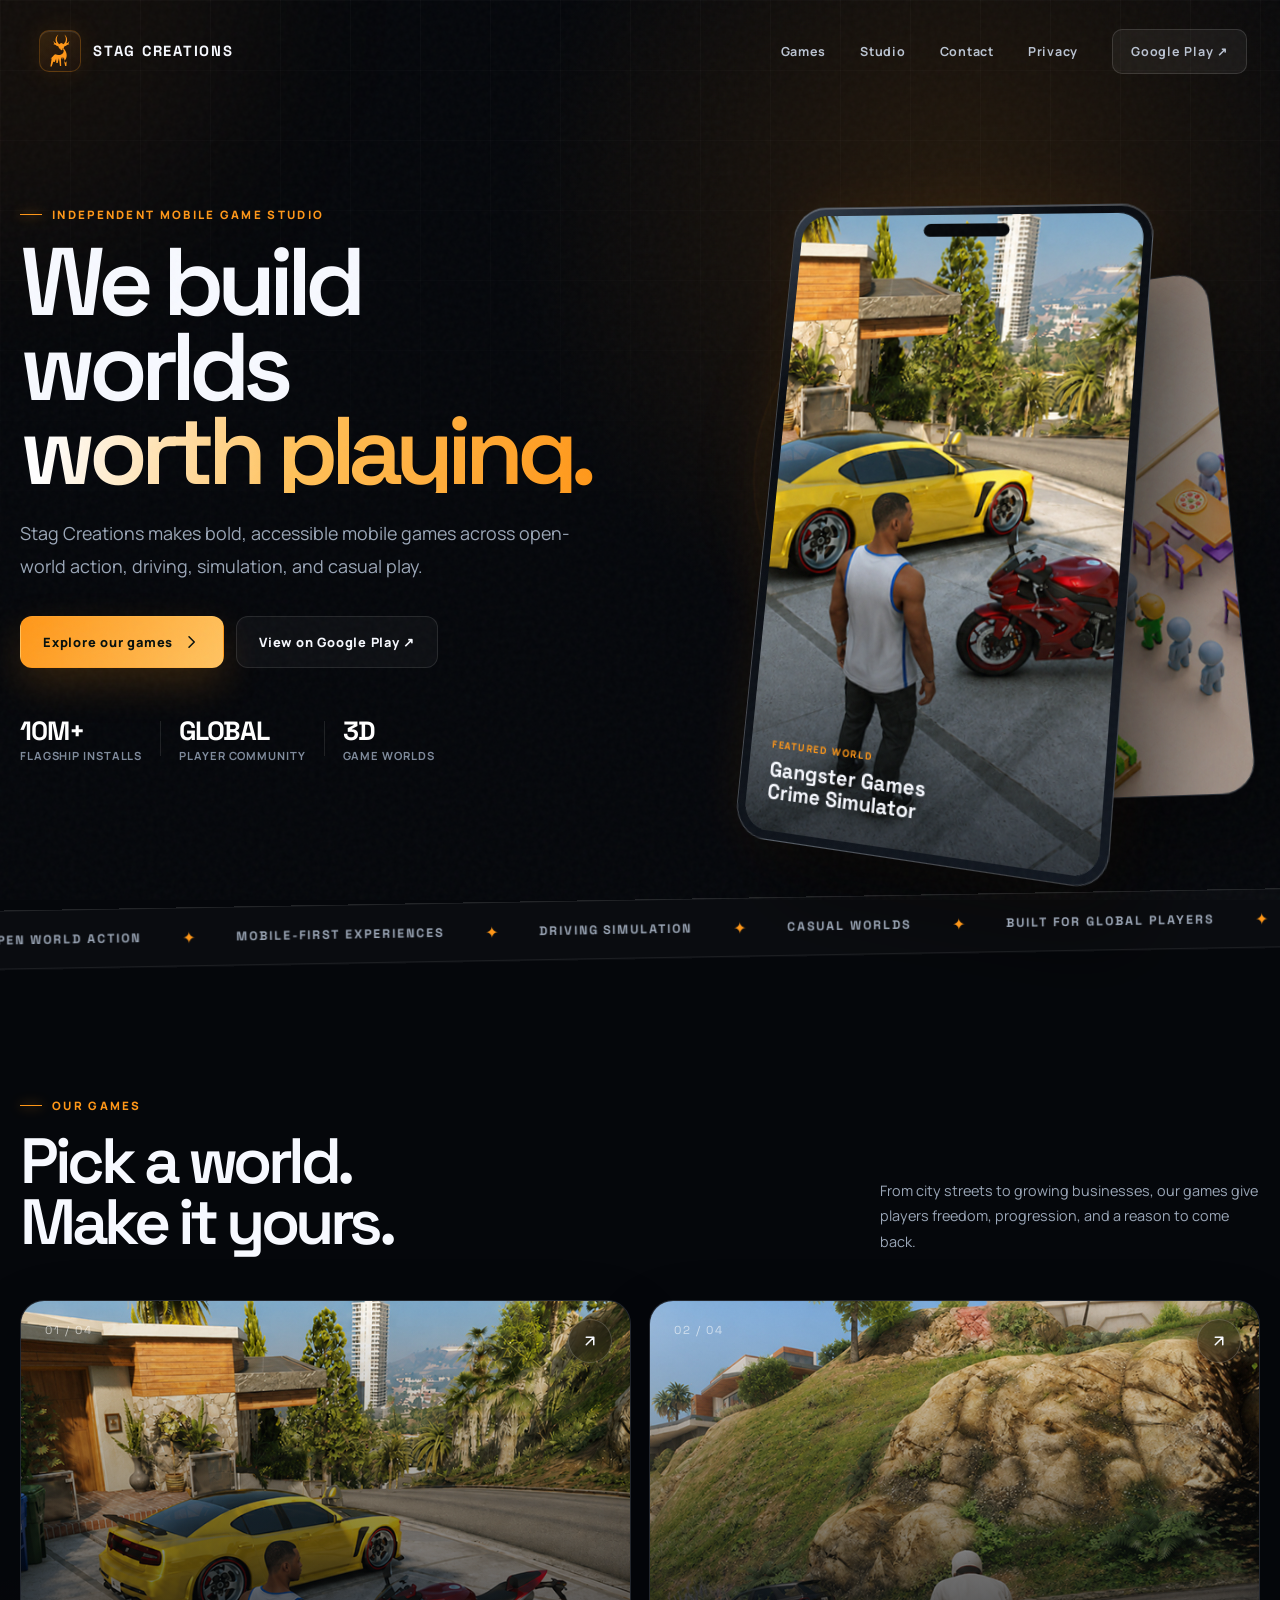
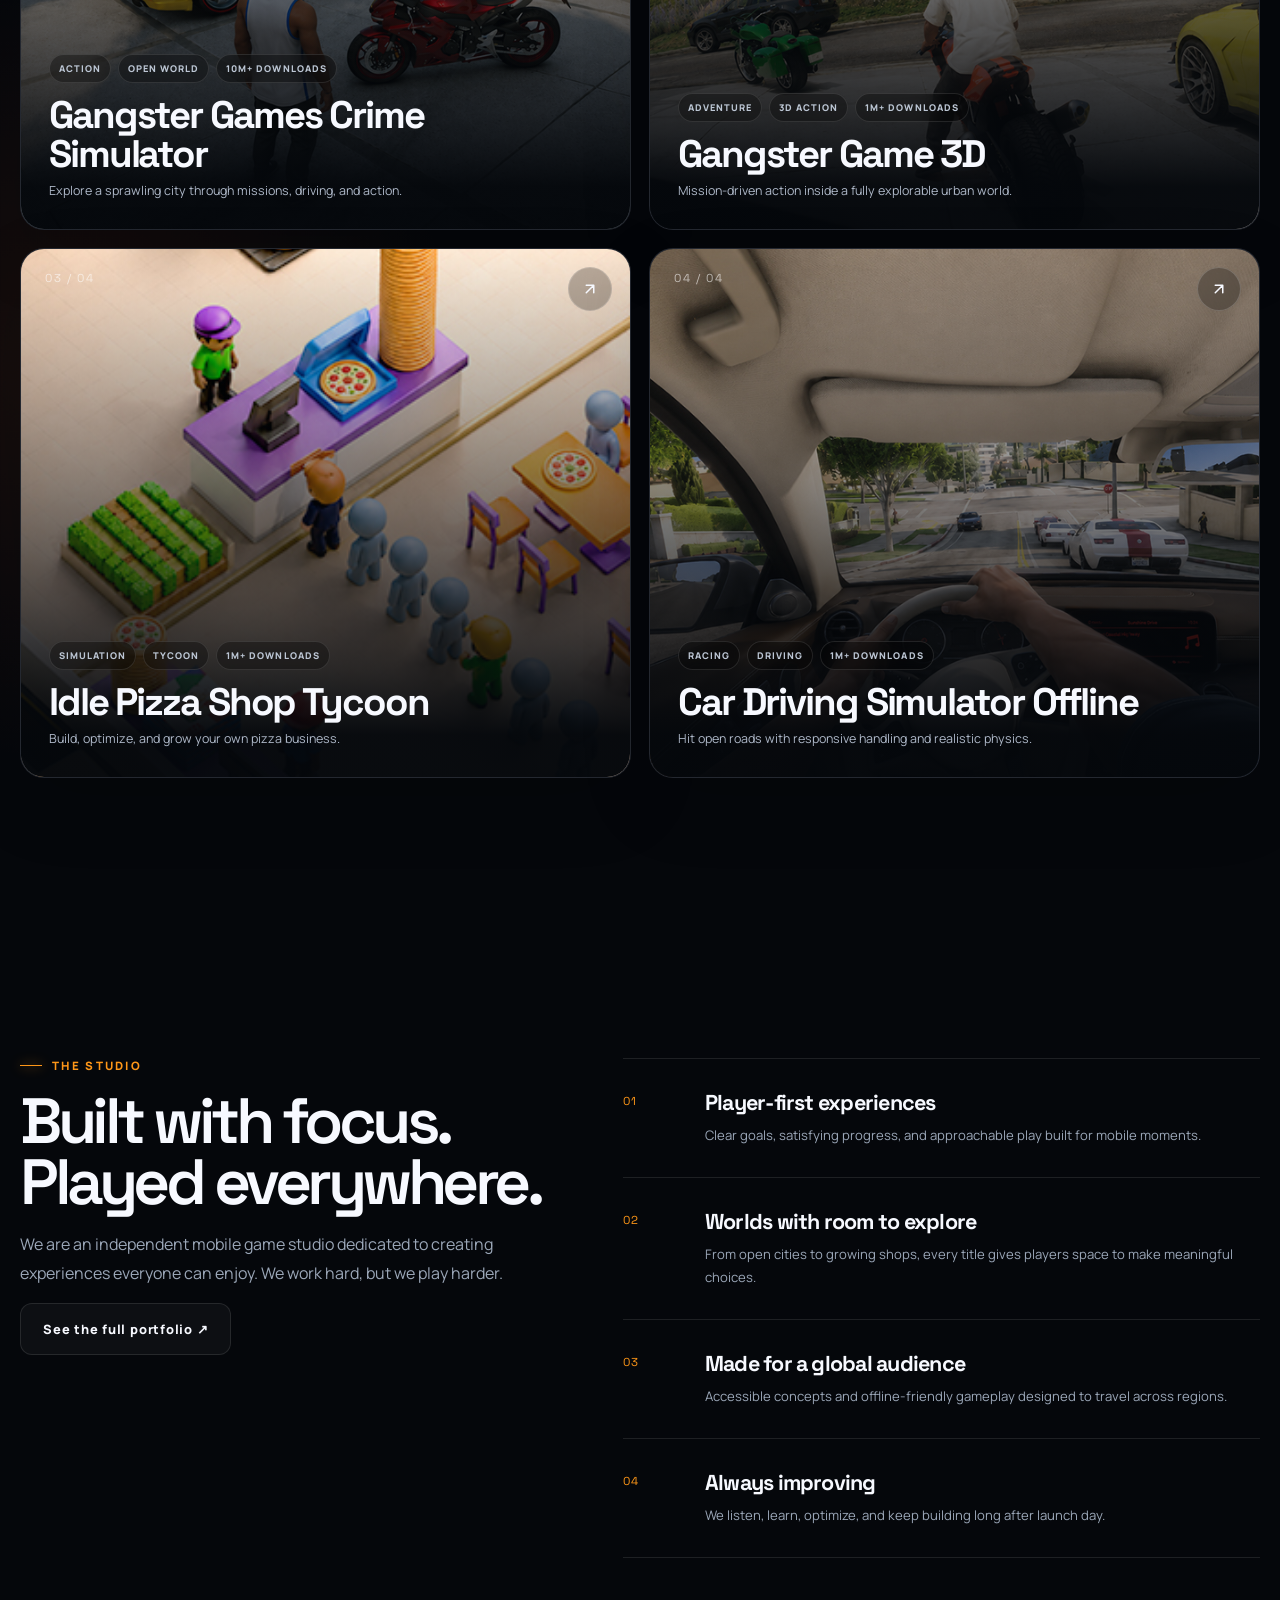
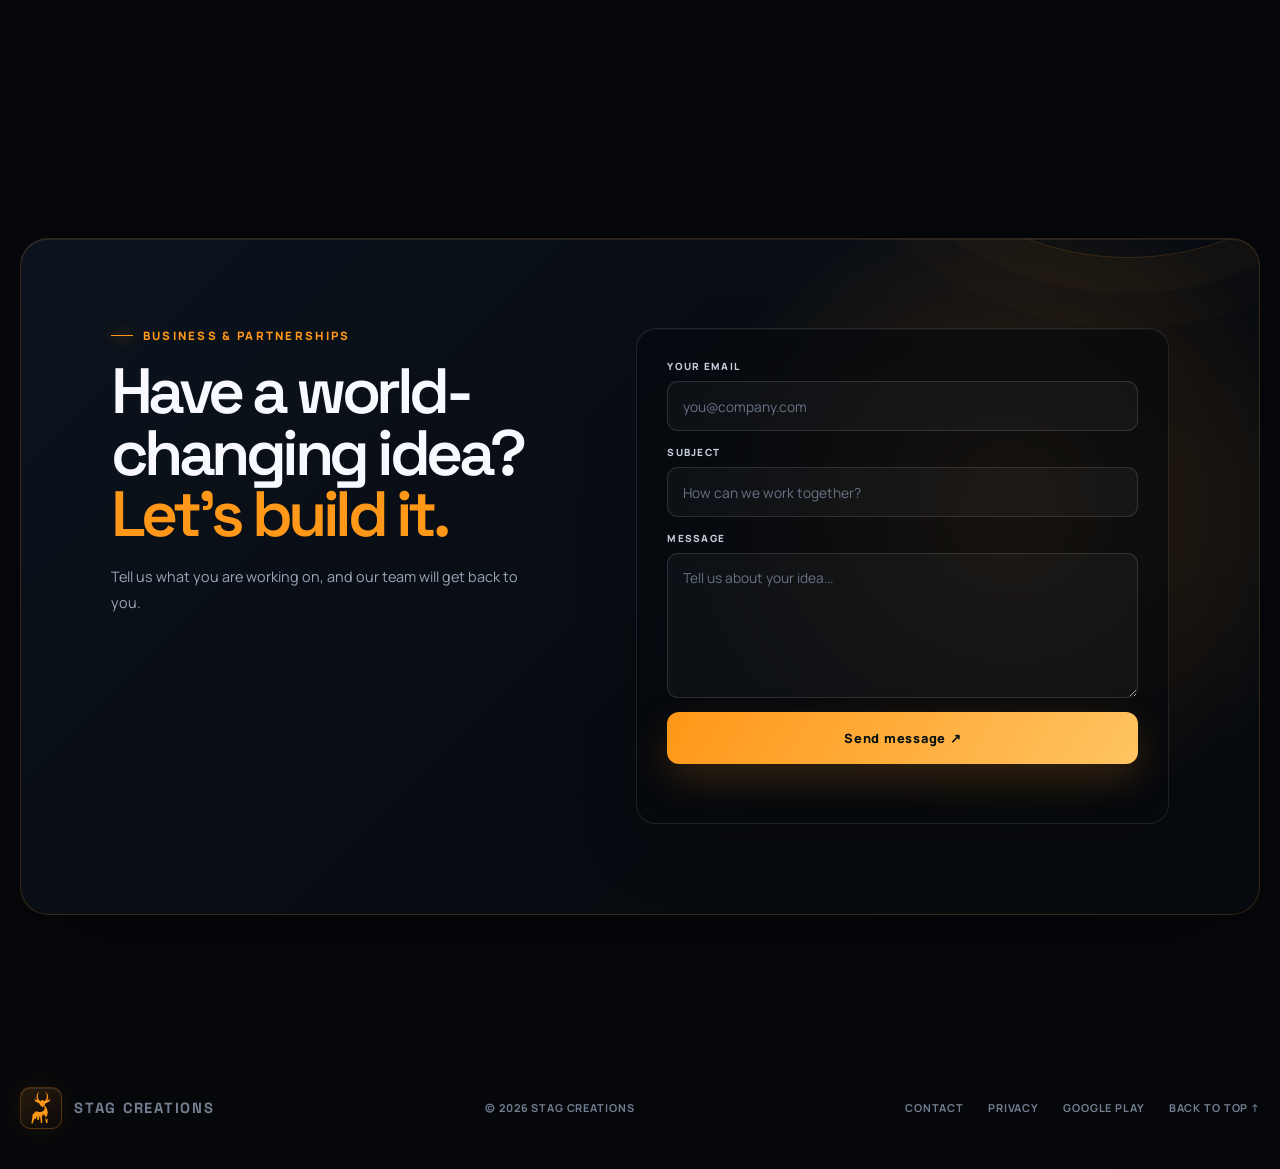
==== commit 2432b6b8: "Add files via upload" ====
--- a/index.html
+++ b/index.html
@@ -517,6 +517,73 @@
     }
     .cta h2 { max-width: 850px; margin-bottom: 30px; }
     .cta h2 span { color: var(--cyan); }
+    .contact-grid {
+      position: relative;
+      z-index: 1;
+      display: grid;
+      grid-template-columns: .9fr 1.1fr;
+      gap: clamp(36px, 7vw, 90px);
+      align-items: start;
+    }
+    .contact-copy h2 {
+      margin-bottom: 18px;
+      font-size: clamp(2.7rem, 5vw, 5rem);
+    }
+    .contact-copy p:not(.eyebrow) {
+      max-width: 430px;
+      margin: 0;
+      color: var(--muted);
+      font-size: .9rem;
+      line-height: 1.8;
+    }
+    .contact-form {
+      display: grid;
+      gap: 14px;
+      padding: clamp(20px, 3vw, 30px);
+      border: 1px solid var(--line);
+      border-radius: 20px;
+      background: rgba(5,8,13,.66);
+      box-shadow: inset 0 1px rgba(255,255,255,.05), 0 24px 60px rgba(0,0,0,.18);
+      backdrop-filter: blur(16px);
+    }
+    .field { display: grid; gap: 8px; }
+    .field label {
+      color: #c5cedb;
+      font-size: .62rem;
+      font-weight: 800;
+      letter-spacing: .13em;
+      text-transform: uppercase;
+    }
+    .field input, .field textarea {
+      width: 100%;
+      border: 1px solid rgba(255,255,255,.12);
+      border-radius: 11px;
+      outline: 0;
+      color: white;
+      background: rgba(255,255,255,.035);
+      font: inherit;
+      font-size: .86rem;
+      transition: border-color .25s ease, box-shadow .25s ease, background .25s ease;
+    }
+    .field input { height: 50px; padding: 0 15px; }
+    .field textarea { min-height: 145px; padding: 14px 15px; resize: vertical; }
+    .field input::placeholder, .field textarea::placeholder { color: #687486; }
+    .field input:focus, .field textarea:focus {
+      border-color: rgba(255,151,24,.55);
+      background: rgba(255,151,24,.035);
+      box-shadow: 0 0 0 3px rgba(255,151,24,.08);
+    }
+    .contact-form .button { border: 0; cursor: pointer; }
+    .contact-form .button:disabled { cursor: wait; opacity: .65; transform: none; }
+    .form-status {
+      min-height: 1.3em;
+      margin: 0;
+      color: var(--muted);
+      font-size: .72rem;
+      line-height: 1.5;
+    }
+    .form-status.success { color: #74e6aa; }
+    .form-status.error { color: #ff978a; }
     .footer {
       display: flex;
       align-items: center;
@@ -570,6 +637,7 @@
       .game-card, .game-card:nth-child(2), .game-card:nth-child(3) { grid-column: span 12; min-height: 550px; }
       .studio-grid { grid-template-columns: 1fr; }
       .studio-copy { position: static; }
+      .contact-grid { grid-template-columns: 1fr; }
     }
 
     @media (max-width: 640px) {
@@ -591,6 +659,8 @@
       .game-card, .game-card:nth-child(2), .game-card:nth-child(3) { min-height: 460px; }
       .game-copy { right: 20px; bottom: 20px; left: 20px; }
       .principle { grid-template-columns: 38px 1fr; gap: 12px; }
+      .cta { padding: 26px 16px 16px; }
+      .contact-form { padding: 18px; }
       .footer { align-items: flex-start; flex-direction: column; }
       .footer-links { flex-wrap: wrap; }
     }
@@ -769,9 +839,31 @@
     <section class="section" id="contact">
       <div class="container">
         <div class="cta reveal">
-          <p class="eyebrow">Business & partnerships</p>
-          <h2>Have a world-changing idea? <span>Let's build it.</span></h2>
-          <a class="button button-primary" href="mailto:sheikhmbi4@gmail.com">Start a conversation ↗</a>
+          <div class="contact-grid">
+            <div class="contact-copy">
+              <p class="eyebrow">Business & partnerships</p>
+              <h2>Have a world-changing idea? <span>Let's build it.</span></h2>
+              <p>Tell us what you are working on, and our team will get back to you.</p>
+            </div>
+            <form class="contact-form" id="contact-form">
+              <div class="field">
+                <label for="contact-email">Your email</label>
+                <input id="contact-email" name="email" type="email" autocomplete="email" placeholder="you@company.com" required>
+              </div>
+              <div class="field">
+                <label for="contact-subject">Subject</label>
+                <input id="contact-subject" name="_subject" type="text" placeholder="How can we work together?" required>
+              </div>
+              <div class="field">
+                <label for="contact-message">Message</label>
+                <textarea id="contact-message" name="message" placeholder="Tell us about your idea..." required></textarea>
+              </div>
+              <input type="hidden" name="_template" value="table">
+              <input type="hidden" name="_captcha" value="false">
+              <button class="button button-primary" type="submit">Send message &#8599;</button>
+              <p class="form-status" id="form-status" role="status" aria-live="polite"></p>
+            </form>
+          </div>
         </div>
       </div>
     </section>
@@ -786,7 +878,7 @@
     </a>
     <span>© <span id="year"></span> Stag Creations</span>
     <div class="footer-links">
-      <a href="mailto:sheikhmbi4@gmail.com">Email</a>
+      <a href="#contact">Contact</a>
       <a href="privacy-policy.html">Privacy</a>
       <a href="https://play.google.com/store/apps/dev?id=9064510307616508767" target="_blank" rel="noopener">Google Play</a>
       <a href="#top">Back to top ↑</a>
@@ -850,6 +942,35 @@
         card.addEventListener("pointerleave", () => card.style.transform = "");
       });
     }
+
+    const contactForm = document.getElementById("contact-form");
+    const formStatus = document.getElementById("form-status");
+    contactForm.addEventListener("submit", async (event) => {
+      event.preventDefault();
+      const button = contactForm.querySelector("button");
+      button.disabled = true;
+      button.textContent = "Sending...";
+      formStatus.className = "form-status";
+      formStatus.textContent = "";
+
+      try {
+        const response = await fetch("https://formsubmit.co/ajax/staggames.help@gmail.com", {
+          method: "POST",
+          headers: { "Accept": "application/json" },
+          body: new FormData(contactForm)
+        });
+        if (!response.ok) throw new Error("Request failed");
+        contactForm.reset();
+        formStatus.className = "form-status success";
+        formStatus.textContent = "Message sent. Thank you for reaching out.";
+      } catch (error) {
+        formStatus.className = "form-status error";
+        formStatus.textContent = "Message could not be sent. Please try again.";
+      } finally {
+        button.disabled = false;
+        button.textContent = "Send message \u2197";
+      }
+    });
   </script>
 </body>
 </html>
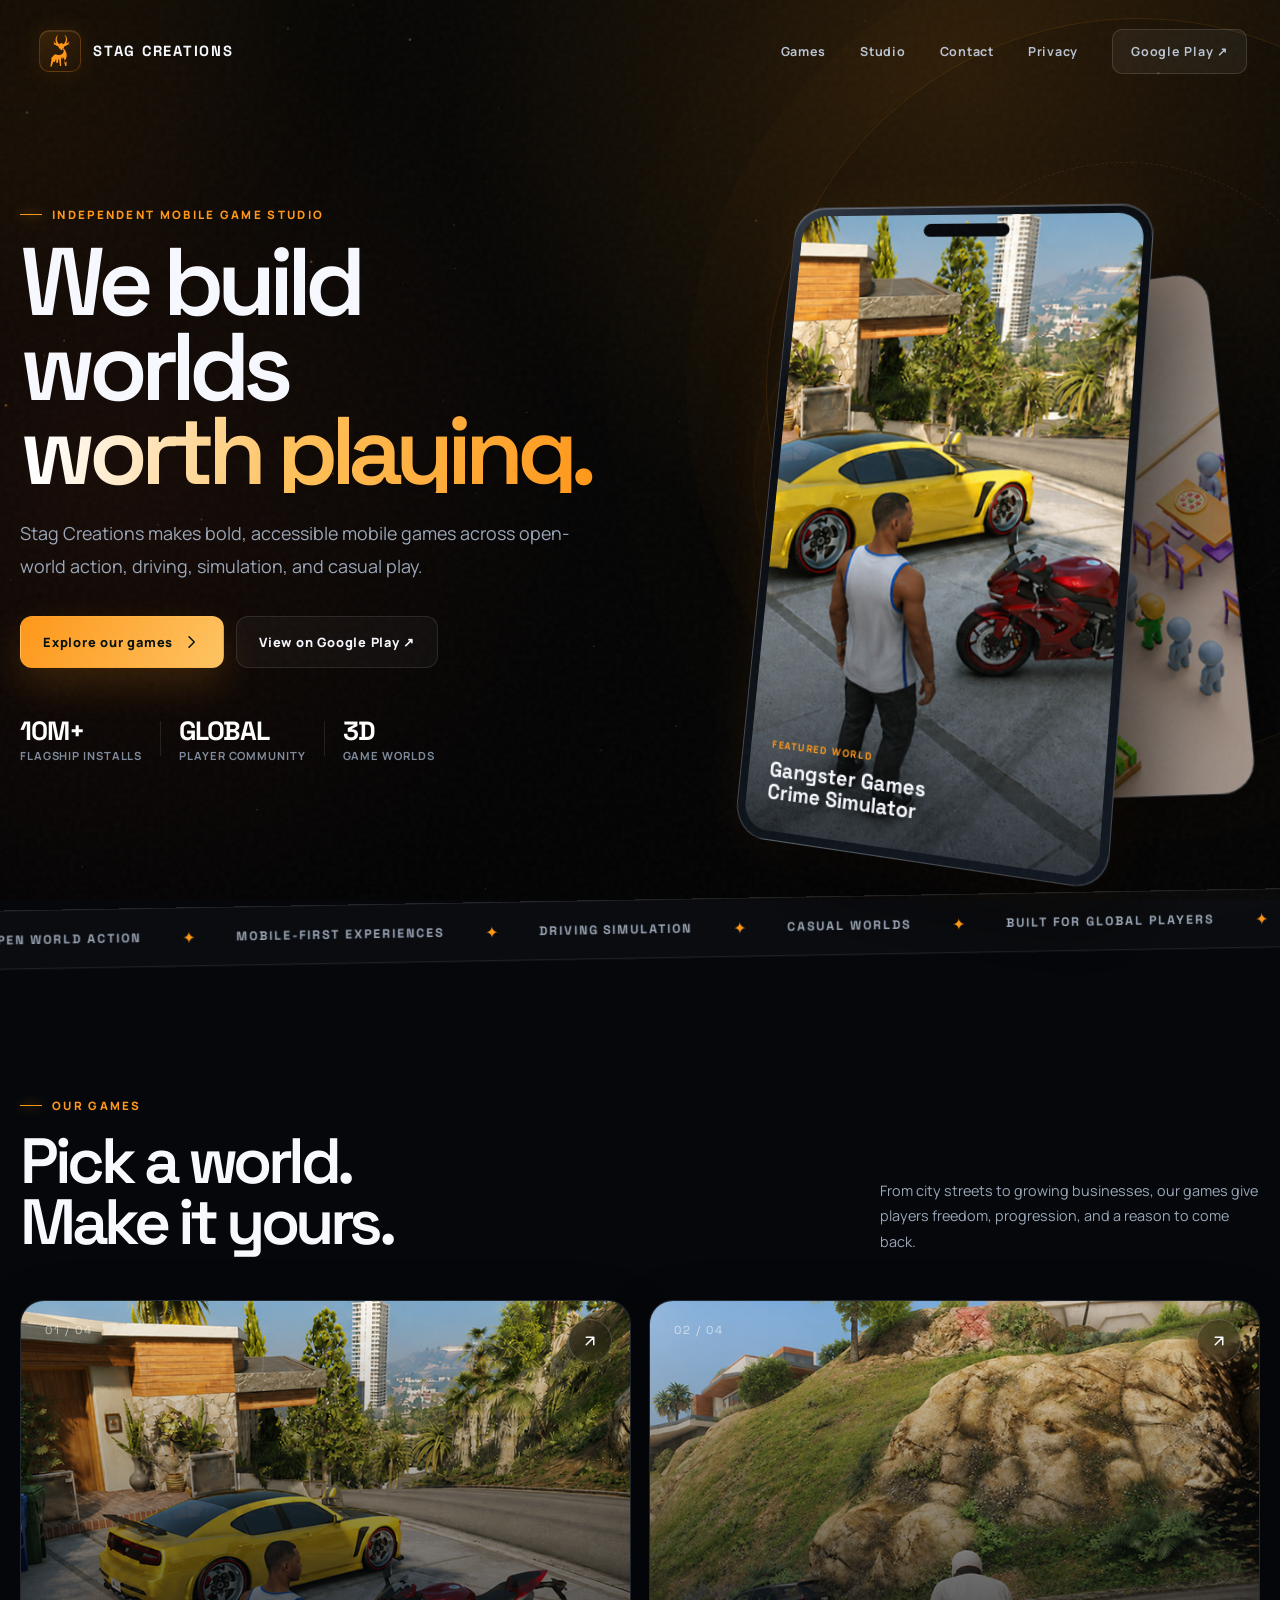
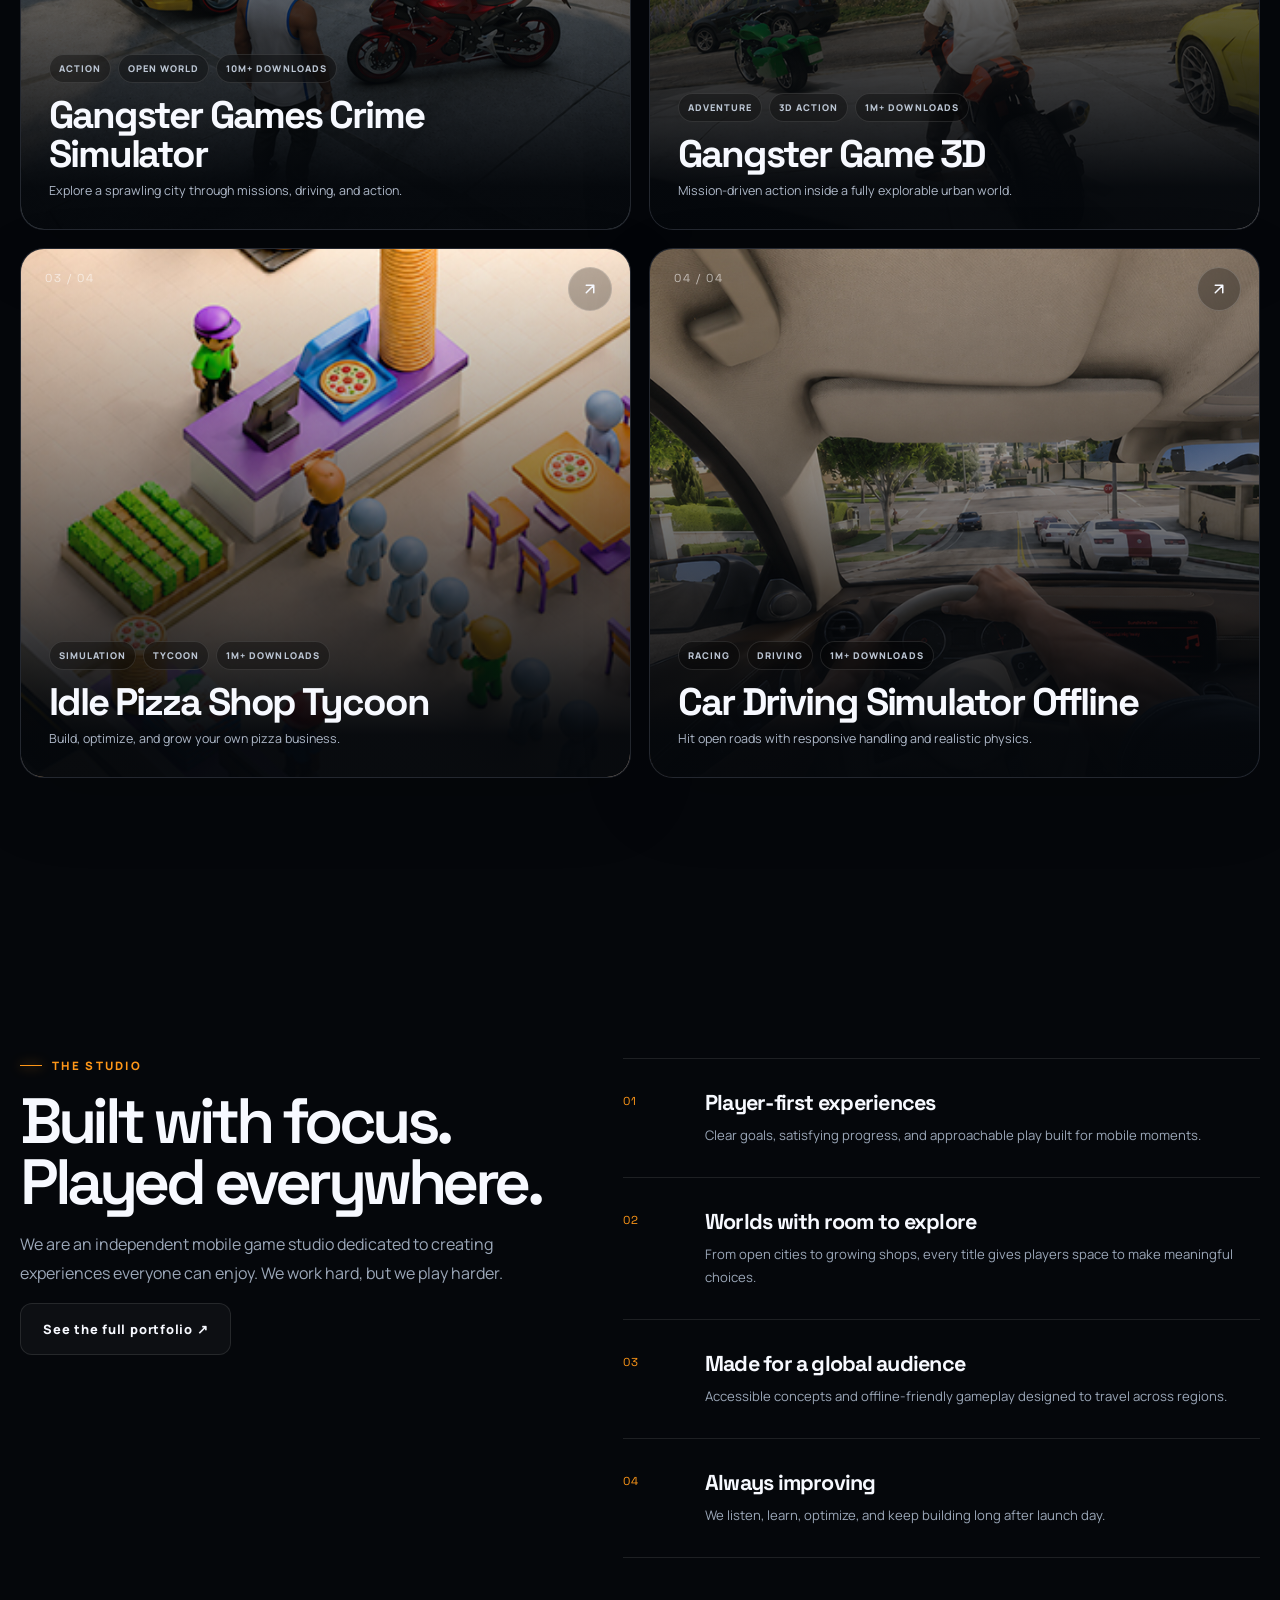
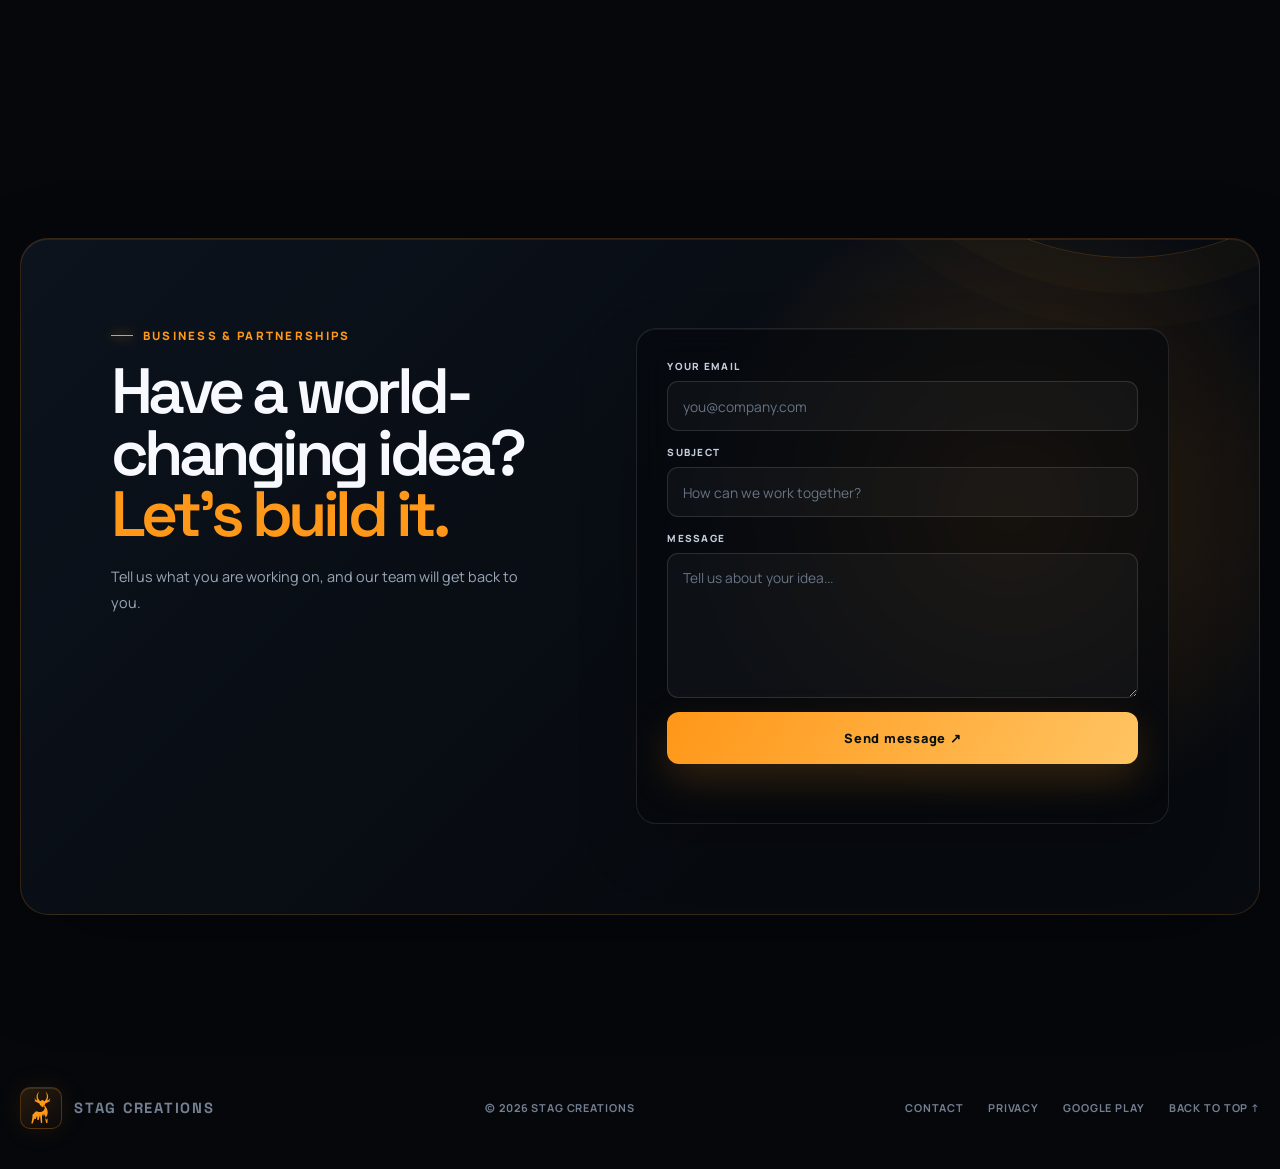
==== commit 02b5e5dc: "Add files via upload" ====
--- a/index.html
+++ b/index.html
@@ -30,10 +30,7 @@
       margin: 0;
       overflow-x: hidden;
       color: var(--text);
-      background:
-        radial-gradient(circle at 75% 5%, rgba(255, 151, 24, .13), transparent 28rem),
-        radial-gradient(circle at 5% 45%, rgba(239, 91, 32, .08), transparent 25rem),
-        var(--ink);
+      background: var(--ink);
       font-family: "Manrope", sans-serif;
     }
     body::before {
@@ -42,11 +39,10 @@
       z-index: -2;
       pointer-events: none;
       content: "";
-      background-image:
-        linear-gradient(rgba(255,255,255,.025) 1px, transparent 1px),
-        linear-gradient(90deg, rgba(255,255,255,.025) 1px, transparent 1px);
-      background-size: 70px 70px;
-      mask-image: linear-gradient(to bottom, black, transparent 78%);
+      background:
+        radial-gradient(circle at 75% 8%, rgba(255,151,24,.14), transparent 32rem),
+        radial-gradient(circle at 8% 54%, rgba(239,91,32,.075), transparent 30rem),
+        linear-gradient(180deg, #080705, #030304);
     }
     a { color: inherit; text-decoration: none; }
     button { color: inherit; font: inherit; }
@@ -59,6 +55,14 @@
       opacity: .04;
       pointer-events: none;
       background-image: url("data:image/svg+xml,%3Csvg viewBox='0 0 180 180' xmlns='http://www.w3.org/2000/svg'%3E%3Cfilter id='n'%3E%3CfeTurbulence type='fractalNoise' baseFrequency='.9' numOctaves='3' stitchTiles='stitch'/%3E%3C/filter%3E%3Crect width='100%25' height='100%25' filter='url(%23n)' opacity='.8'/%3E%3C/svg%3E");
+    }
+    #stag-field {
+      position: fixed;
+      inset: 0;
+      z-index: -1;
+      width: 100%;
+      height: 100%;
+      pointer-events: none;
     }
     .cursor-glow {
       position: fixed;
@@ -166,6 +170,34 @@
       min-height: 100svh;
       align-items: center;
       padding: 150px 0 80px;
+      isolation: isolate;
+    }
+    .hero::before {
+      position: absolute;
+      top: 2%;
+      right: -18%;
+      z-index: -1;
+      width: 58vw;
+      aspect-ratio: 1;
+      border: 1px solid rgba(255,151,24,.13);
+      border-radius: 50%;
+      content: "";
+      box-shadow:
+        0 0 0 80px rgba(255,151,24,.016),
+        0 0 0 160px rgba(255,193,90,.008);
+      animation: atmosphere-pulse 8s ease-in-out infinite;
+    }
+    .hero::after {
+      position: absolute;
+      top: 18%;
+      right: -6%;
+      z-index: -1;
+      width: 36vw;
+      aspect-ratio: 1;
+      border: 1px dashed rgba(255,193,90,.1);
+      border-radius: 50%;
+      content: "";
+      animation: atmosphere-spin 32s linear infinite;
     }
     .hero-grid {
       display: grid;
@@ -173,7 +205,8 @@
       align-items: center;
       gap: clamp(40px, 6vw, 90px);
     }
-    .hero-copy { position: relative; z-index: 2; }
+    .hero-grid > * { min-width: 0; }
+    .hero-copy { position: relative; z-index: 2; min-width: 0; }
     .hero h1 {
       max-width: 680px;
       margin: 0 0 24px;
@@ -283,6 +316,7 @@
       transform: rotateX(7deg) rotateY(-16deg) rotateZ(5deg);
       transform-style: preserve-3d;
       transition: transform .4s cubic-bezier(.16, 1, .3, 1);
+      animation: phone-drift 7s ease-in-out infinite;
     }
     .phone {
       position: relative;
@@ -605,6 +639,14 @@
     @keyframes breathe { 50% { transform: translateZ(-160px) scale(1.05); opacity: .8; } }
     @keyframes float { 50% { transform: translateY(-10px); } }
     @keyframes marquee { to { transform: translateX(-50%); } }
+    @keyframes phone-drift {
+      0%, 100% { translate: 0 0; }
+      50% { translate: 0 -9px; }
+    }
+    @keyframes atmosphere-pulse {
+      50% { scale: 1.035; opacity: .72; }
+    }
+    @keyframes atmosphere-spin { to { transform: rotate(360deg); } }
 
     @media (max-width: 980px) {
       .nav-links {
@@ -646,15 +688,19 @@
       .nav { padding-left: 12px; }
       .brand-name { font-size: .76rem; }
       .hero { padding-top: 125px; padding-bottom: 45px; }
+      .hero-grid, .hero-copy { width: 100%; min-width: 0; }
       .hero h1 { font-size: clamp(3.25rem, 18vw, 5rem); }
+      .hero h1 span { display: block; }
       .hero .eyebrow { font-size: .58rem; letter-spacing: .13em; white-space: nowrap; }
+      .hero-subtitle { width: 100%; max-width: 100%; }
       .hero .button-row { display: grid; grid-template-columns: 1fr; }
       .hero .button { width: 100%; }
-      .hero-proof { display: grid; grid-template-columns: repeat(3, 1fr); gap: 5px; font-size: .48rem; letter-spacing: .04em; }
+      .hero-proof { display: grid; width: 100%; grid-template-columns: repeat(3, minmax(0, 1fr)); gap: 5px; font-size: .48rem; letter-spacing: .04em; }
       .hero-proof strong { font-size: 1rem; }
       .proof-line { display: none; }
       .hero-stage { min-height: 500px; }
       .phone-stack { top: 7%; left: 20%; width: 60%; }
+      .phone-stack { animation: mobile-phone-drift 6s ease-in-out infinite; }
       .section { padding: 90px 0; }
       .game-card, .game-card:nth-child(2), .game-card:nth-child(3) { min-height: 460px; }
       .game-copy { right: 20px; bottom: 20px; left: 20px; }
@@ -665,12 +711,18 @@
       .footer-links { flex-wrap: wrap; }
     }
 
+    @keyframes mobile-phone-drift {
+      0%, 100% { translate: 0 0; rotate: 0deg; }
+      50% { translate: 0 -8px; rotate: .7deg; }
+    }
+
     @media (prefers-reduced-motion: reduce) {
       *, *::before, *::after { scroll-behavior: auto !important; animation-duration: .01ms !important; animation-iteration-count: 1 !important; transition-duration: .01ms !important; }
     }
   </style>
 </head>
 <body>
+  <canvas id="stag-field" aria-hidden="true"></canvas>
   <div class="noise"></div>
   <div class="cursor-glow" aria-hidden="true"></div>
 
@@ -916,7 +968,7 @@
     }, { threshold: .12 });
     document.querySelectorAll(".reveal").forEach((el) => revealObserver.observe(el));
 
-    if (!reduceMotion) {
+    if (!reduceMotion && window.matchMedia("(hover: hover) and (pointer: fine)").matches) {
       addEventListener("pointermove", (event) => {
         glow.style.left = event.clientX + "px";
         glow.style.top = event.clientY + "px";
@@ -941,6 +993,48 @@
         });
         card.addEventListener("pointerleave", () => card.style.transform = "");
       });
+    }
+
+    const particleCanvas = document.getElementById("stag-field");
+    if (particleCanvas && !reduceMotion) {
+      const particleContext = particleCanvas.getContext("2d");
+      let particles = [];
+      const resizeParticles = () => {
+        const ratio = Math.min(devicePixelRatio || 1, 2);
+        particleCanvas.width = innerWidth * ratio;
+        particleCanvas.height = innerHeight * ratio;
+        particleCanvas.style.width = innerWidth + "px";
+        particleCanvas.style.height = innerHeight + "px";
+        particleContext.setTransform(ratio, 0, 0, ratio, 0, 0);
+        particles = Array.from({ length: Math.min(90, Math.floor(innerWidth / 14)) }, () => ({
+          x: Math.random() * innerWidth,
+          y: Math.random() * innerHeight,
+          radius: Math.random() * 1.2 + .2,
+          velocity: Math.random() * .15 + .04,
+          alpha: Math.random() * .34 + .07,
+          warm: Math.random() > .72
+        }));
+      };
+      const drawParticles = () => {
+        particleContext.clearRect(0, 0, innerWidth, innerHeight);
+        particles.forEach((particle) => {
+          particle.y -= particle.velocity;
+          if (particle.y < -5) {
+            particle.y = innerHeight + 5;
+            particle.x = Math.random() * innerWidth;
+          }
+          particleContext.beginPath();
+          particleContext.arc(particle.x, particle.y, particle.radius, 0, Math.PI * 2);
+          particleContext.fillStyle = particle.warm
+            ? `rgba(255,151,24,${particle.alpha})`
+            : `rgba(255,224,188,${particle.alpha * .6})`;
+          particleContext.fill();
+        });
+        requestAnimationFrame(drawParticles);
+      };
+      resizeParticles();
+      addEventListener("resize", resizeParticles);
+      drawParticles();
     }
 
     const contactForm = document.getElementById("contact-form");
